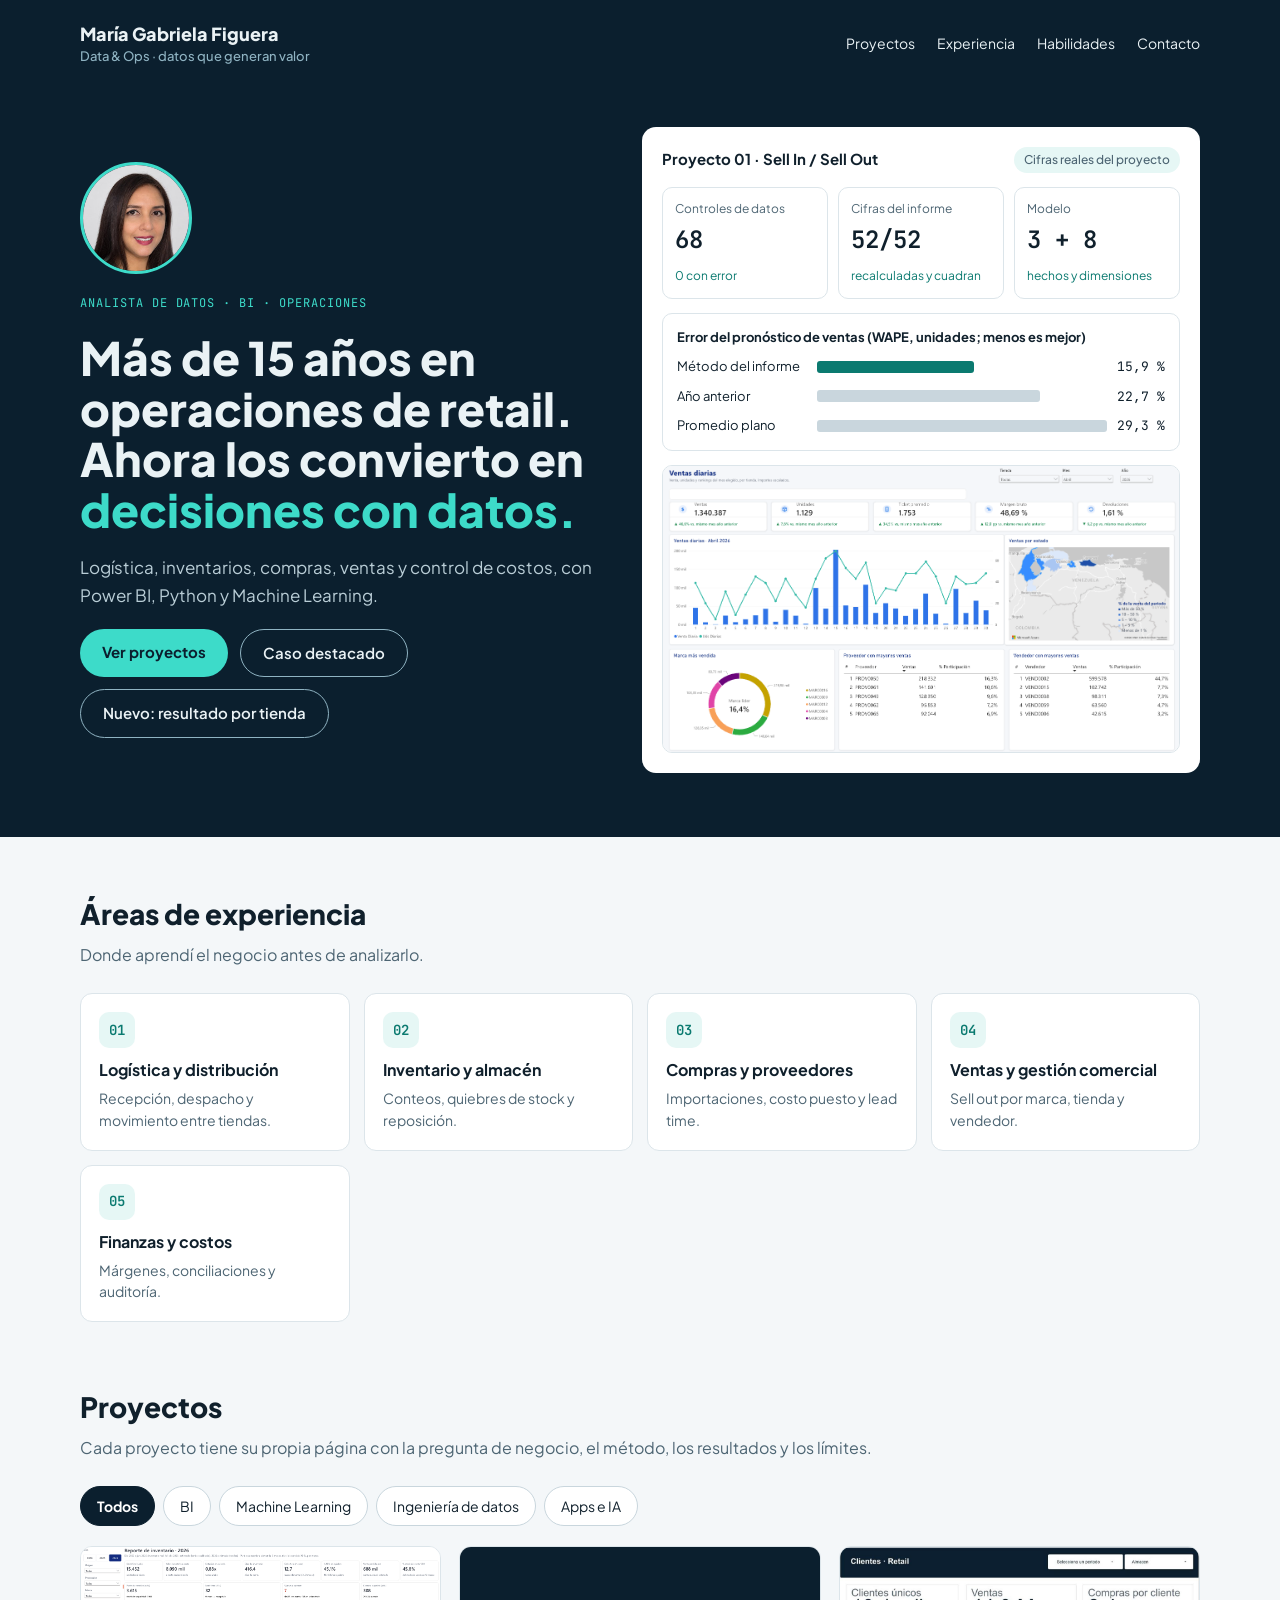
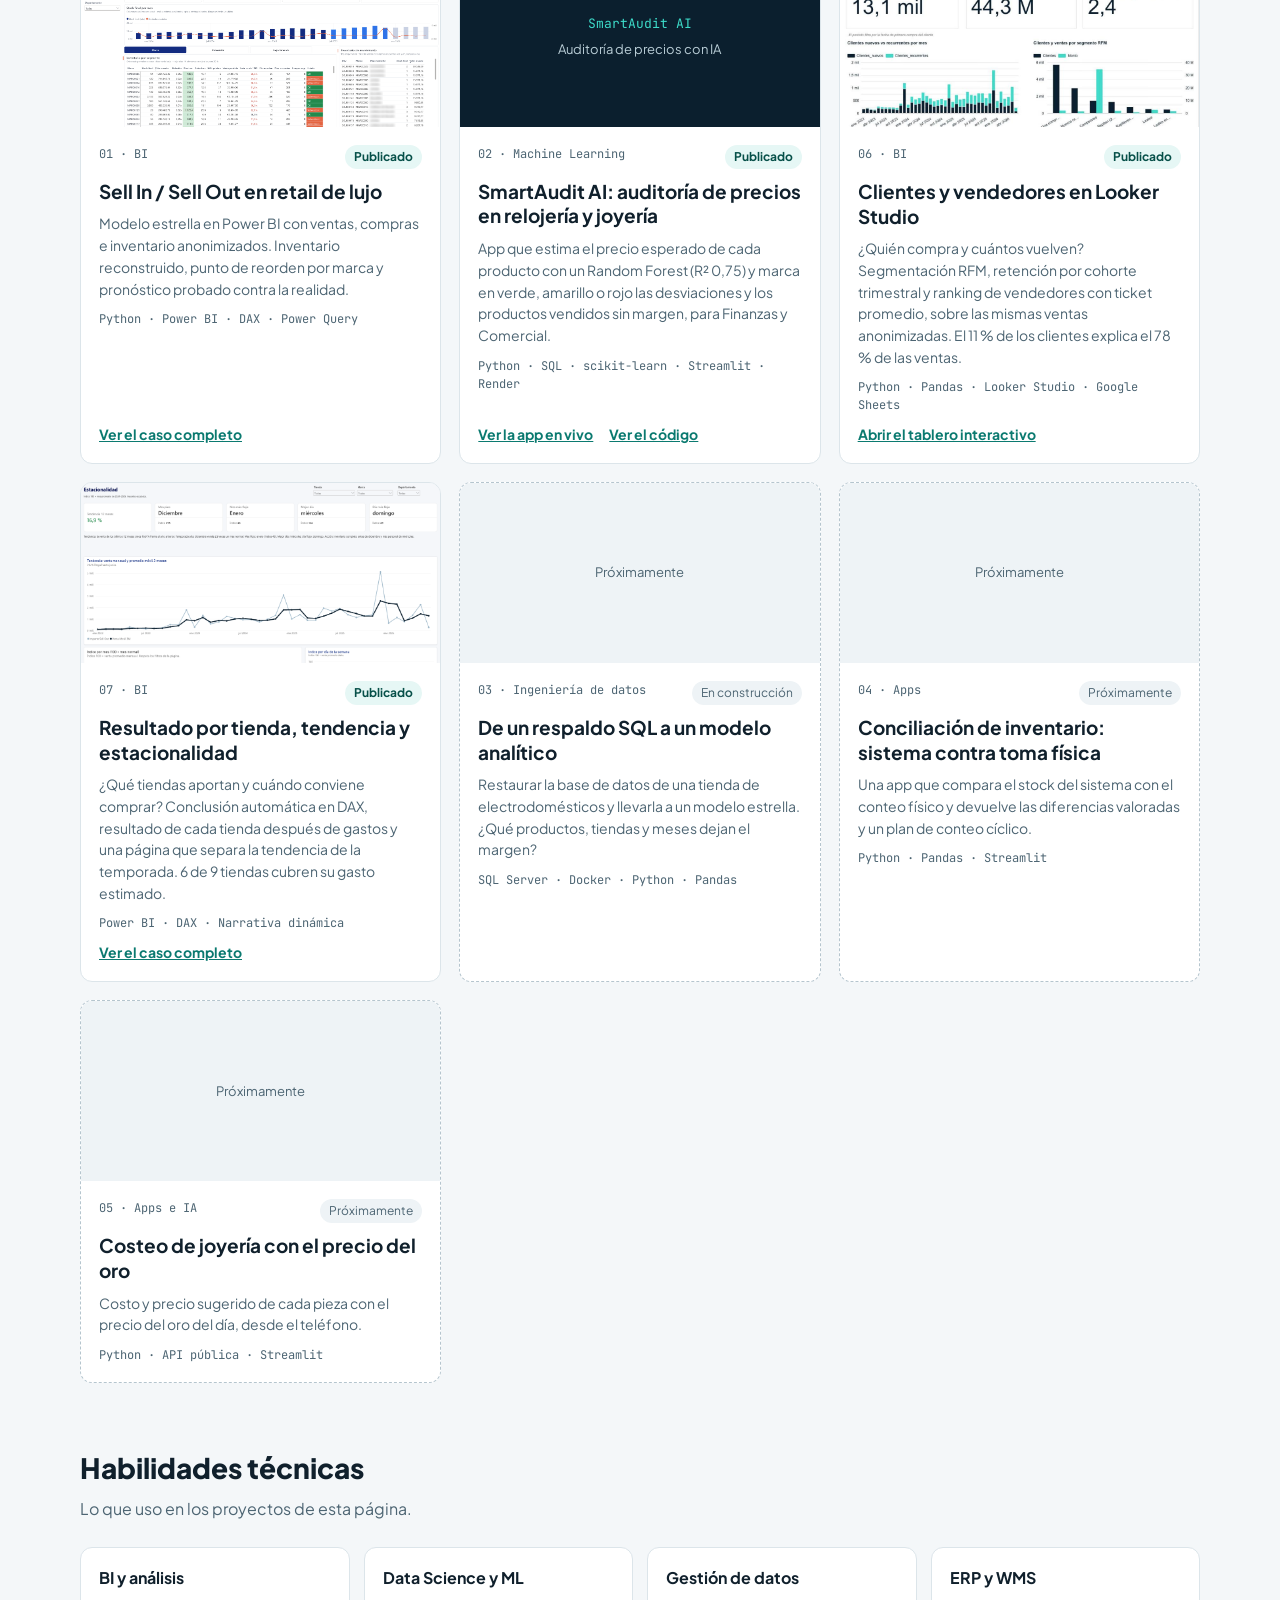
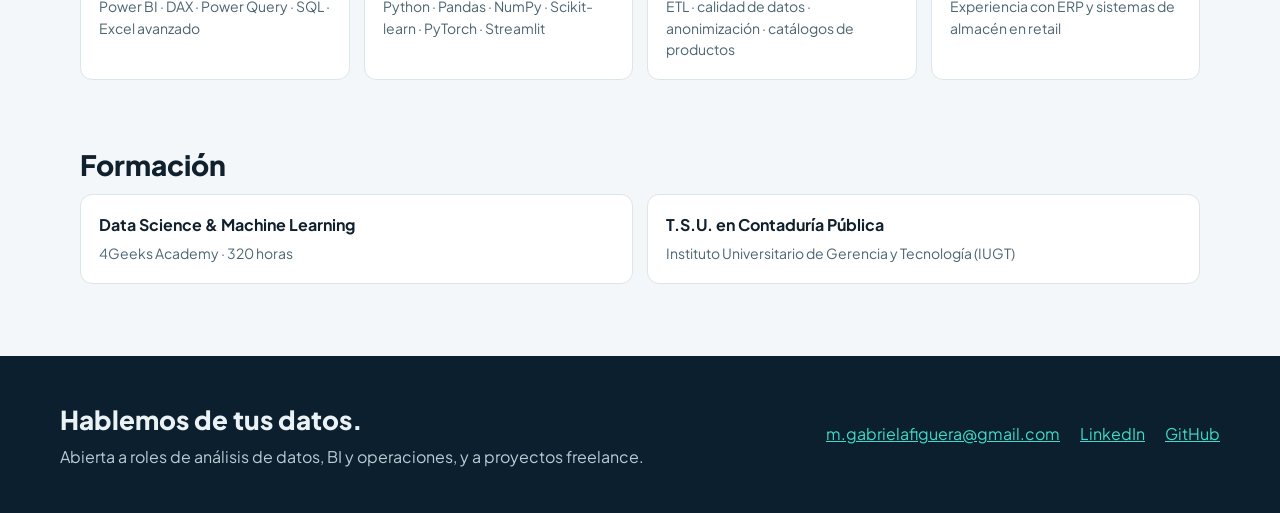
==== portafolio/index.html @ 8bab3918 "Portafolio: enlaces al proyecto 07 y estado del informe al día Botón en la portada, enlace desde el " ====
<!doctype html>
<html lang="es">
<head>
<meta charset="utf-8">
<meta name="viewport" content="width=device-width, initial-scale=1">
<title>María Gabriela Figuera · Portafolio de datos</title>
<meta name="description" content="Analista de datos y BI con experiencia en operaciones de retail: logística, inventarios, compras, ventas y costos.">
<link rel="preconnect" href="https://fonts.googleapis.com">
<link href="https://fonts.googleapis.com/css2?family=JetBrains+Mono:wght@500;600&family=Plus+Jakarta+Sans:wght@400;500;600;700;800&display=swap" rel="stylesheet">
<link rel="stylesheet" href="estilos.css">
</head>
<body>

<div class="oscuro">
  <div class="envoltura">
    <header class="cabecera">
      <a class="marca" href="index.html">María Gabriela Figuera<small>Data &amp; Ops · datos que generan valor</small></a>
      <nav class="menu">
        <a href="#proyectos">Proyectos</a>
        <a href="#experiencia">Experiencia</a>
        <a href="#habilidades">Habilidades</a>
        <a href="#contacto">Contacto</a>
      </nav>
    </header>

    <section class="hero">
      <div class="hero-texto">
        <img class="foto" src="img/foto.jpg" alt="María Gabriela Figuera" width="112" height="112">
        <div class="etiqueta mono">ANALISTA DE DATOS · BI · OPERACIONES</div>
        <h1>Más de 15 años en operaciones de retail. Ahora los convierto en <span class="acento">decisiones con datos.</span></h1>
        <p class="entrada">Logística, inventarios, compras, ventas y control de costos, con Power BI, Python y Machine Learning.</p>
        <div class="botones">
          <a class="boton lleno" href="#proyectos">Ver proyectos</a>
          <a class="boton borde" href="proyecto-01.html">Caso destacado</a>
          <a class="boton borde" href="proyecto-07.html">Nuevo: resultado por tienda</a>
        </div>
      </div>

      <div class="hero-panel">
        <div class="panel-titulo">Proyecto 01 · Sell In / Sell Out <span class="chip">Cifras reales del proyecto</span></div>
        <div class="kpis">
          <div class="kpi"><span>Controles de datos</span><strong class="mono">68</strong><em>0 con error</em></div>
          <div class="kpi"><span>Cifras del informe</span><strong class="mono">52/52</strong><em>recalculadas y cuadran</em></div>
          <div class="kpi"><span>Modelo</span><strong class="mono">3 + 8</strong><em>hechos y dimensiones</em></div>
        </div>
        <div class="barras">
          <strong>Error del pronóstico de ventas (WAPE, unidades; menos es mejor)</strong>
          <div class="barra mejor"><span>Método del informe</span><i style="width: 54%"></i><span class="mono">15,9 %</span></div>
          <div class="barra"><span>Año anterior</span><i style="width: 77%"></i><span class="mono">22,7 %</span></div>
          <div class="barra"><span>Promedio plano</span><i style="width: 100%"></i><span class="mono">29,3 %</span></div>
        </div>
        <img class="captura" src="img/11_ventas_diarias_abr2026.png" alt="Página Ventas diarias del informe de Power BI, abril 2026, con códigos anonimizados" loading="lazy">
      </div>
    </section>
  </div>
</div>

<main class="envoltura">
  <section id="experiencia">
    <h2>Áreas de experiencia</h2>
    <p class="sub">Donde aprendí el negocio antes de analizarlo.</p>
    <div class="rejilla">
      <div class="caja"><div class="numero mono">01</div><h3>Logística y distribución</h3><p>Recepción, despacho y movimiento entre tiendas.</p></div>
      <div class="caja"><div class="numero mono">02</div><h3>Inventario y almacén</h3><p>Conteos, quiebres de stock y reposición.</p></div>
      <div class="caja"><div class="numero mono">03</div><h3>Compras y proveedores</h3><p>Importaciones, costo puesto y lead time.</p></div>
      <div class="caja"><div class="numero mono">04</div><h3>Ventas y gestión comercial</h3><p>Sell out por marca, tienda y vendedor.</p></div>
      <div class="caja"><div class="numero mono">05</div><h3>Finanzas y costos</h3><p>Márgenes, conciliaciones y auditoría.</p></div>
    </div>
  </section>

  <section id="proyectos">
    <h2>Proyectos</h2>
    <p class="sub">Cada proyecto tiene su propia página con la pregunta de negocio, el método, los resultados y los límites.</p>
    <div class="filtros" role="group" aria-label="Filtrar proyectos">
      <button type="button" aria-pressed="true" data-filtro="todos">Todos</button>
      <button type="button" aria-pressed="false" data-filtro="bi">BI</button>
      <button type="button" aria-pressed="false" data-filtro="ml">Machine Learning</button>
      <button type="button" aria-pressed="false" data-filtro="datos">Ingeniería de datos</button>
      <button type="button" aria-pressed="false" data-filtro="apps">Apps e IA</button>
    </div>
    <div class="proyectos">
      <article class="proyecto" data-area="bi">
        <img class="imagen" src="img/07_inventario_2026.png" alt="Página Inventario del informe de Power BI" loading="lazy">
        <div class="cuerpo">
          <div class="meta"><span class="mono">01 · BI</span><span class="estado listo">Publicado</span></div>
          <h3>Sell In / Sell Out en retail de lujo</h3>
          <p>Modelo estrella en Power BI con ventas, compras e inventario anonimizados. Inventario reconstruido, punto de reorden por marca y pronóstico probado contra la realidad.</p>
          <div class="mono" style="font-size: 12px; color: var(--texto-2)">Python · Power BI · DAX · Power Query</div>
          <a class="ver" href="proyecto-01.html">Ver el caso completo</a>
        </div>
      </article>
      <article class="proyecto" data-area="ml">
        <div class="imagen" style="background: var(--navy); color: var(--claro-2); flex-direction: column; gap: 6px"><span class="mono" style="color: var(--turq)">SmartAudit AI</span><span>Auditoría de precios con IA</span></div>
        <div class="cuerpo">
          <div class="meta"><span class="mono">02 · Machine Learning</span><span class="estado listo">Publicado</span></div>
          <h3>SmartAudit AI: auditoría de precios en relojería y joyería</h3>
          <p>App que estima el precio esperado de cada producto con un Random Forest (R² 0,75) y marca en verde, amarillo o rojo las desviaciones y los productos vendidos sin margen, para Finanzas y Comercial.</p>
          <div class="mono" style="font-size: 12px; color: var(--texto-2)">Python · SQL · scikit-learn · Streamlit · Render</div>
          <div style="margin-top: auto; display: flex; flex-wrap: wrap; gap: 16px">
            <a class="ver" href="https://smartaudit-mgf.onrender.com">Ver la app en vivo</a>
            <a class="ver" href="https://github.com/mgabrielafiguera-pixel/ProyectoDataScience">Ver el código</a>
          </div>
        </div>
      </article>
      <article class="proyecto" data-area="bi">
        <img class="imagen" src="img/06_looker_clientes.png" alt="Página Clientes del tablero en Looker Studio" loading="lazy">
        <div class="cuerpo">
          <div class="meta"><span class="mono">06 · BI</span><span class="estado listo">Publicado</span></div>
          <h3>Clientes y vendedores en Looker Studio</h3>
          <p>¿Quién compra y cuántos vuelven? Segmentación RFM, retención por cohorte trimestral y ranking de vendedores con ticket promedio, sobre las mismas ventas anonimizadas. El 11 % de los clientes explica el 78 % de las ventas.</p>
          <div class="mono" style="font-size: 12px; color: var(--texto-2)">Python · Pandas · Looker Studio · Google Sheets</div>
          <a class="ver" href="https://datastudio.google.com/reporting/1ccee0bd-0344-41bc-b20c-9846f7c3dece">Abrir el tablero interactivo</a>
        </div>
      </article>
      <article class="proyecto" data-area="bi">
        <img class="imagen" src="img/16_tendencia_estacionalidad.png" alt="Página Tendencia y estacionalidad del informe de Power BI" loading="lazy">
        <div class="cuerpo">
          <div class="meta"><span class="mono">07 · BI</span><span class="estado listo">Publicado</span></div>
          <h3>Resultado por tienda, tendencia y estacionalidad</h3>
          <p>¿Qué tiendas aportan y cuándo conviene comprar? Conclusión automática en DAX, resultado de cada tienda después de gastos y una página que separa la tendencia de la temporada. 6 de 9 tiendas cubren su gasto estimado.</p>
          <div class="mono" style="font-size: 12px; color: var(--texto-2)">Power BI · DAX · Narrativa dinámica</div>
          <a class="ver" href="proyecto-07.html">Ver el caso completo</a>
        </div>
      </article>
      <article class="proyecto pronto" data-area="datos">
        <div class="imagen">Próximamente</div>
        <div class="cuerpo">
          <div class="meta"><span class="mono">03 · Ingeniería de datos</span><span class="estado">En construcción</span></div>
          <h3>De un respaldo SQL a un modelo analítico</h3>
          <p>Restaurar la base de datos de una tienda de electrodomésticos y llevarla a un modelo estrella. ¿Qué productos, tiendas y meses dejan el margen?</p>
          <div class="mono" style="font-size: 12px; color: var(--texto-2)">SQL Server · Docker · Python · Pandas</div>
        </div>
      </article>
      <article class="proyecto pronto" data-area="apps">
        <div class="imagen">Próximamente</div>
        <div class="cuerpo">
          <div class="meta"><span class="mono">04 · Apps</span><span class="estado">Próximamente</span></div>
          <h3>Conciliación de inventario: sistema contra toma física</h3>
          <p>Una app que compara el stock del sistema con el conteo físico y devuelve las diferencias valoradas y un plan de conteo cíclico.</p>
          <div class="mono" style="font-size: 12px; color: var(--texto-2)">Python · Pandas · Streamlit</div>
        </div>
      </article>
      <article class="proyecto pronto" data-area="apps">
        <div class="imagen">Próximamente</div>
        <div class="cuerpo">
          <div class="meta"><span class="mono">05 · Apps e IA</span><span class="estado">Próximamente</span></div>
          <h3>Costeo de joyería con el precio del oro</h3>
          <p>Costo y precio sugerido de cada pieza con el precio del oro del día, desde el teléfono.</p>
          <div class="mono" style="font-size: 12px; color: var(--texto-2)">Python · API pública · Streamlit</div>
        </div>
      </article>
    </div>
  </section>

  <section id="habilidades">
    <h2>Habilidades técnicas</h2>
    <p class="sub">Lo que uso en los proyectos de esta página.</p>
    <div class="rejilla">
      <div class="caja"><h3>BI y análisis</h3><p>Power BI · DAX · Power Query · SQL · Excel avanzado</p></div>
      <div class="caja"><h3>Data Science y ML</h3><p>Python · Pandas · NumPy · Scikit-learn · PyTorch · Streamlit</p></div>
      <div class="caja"><h3>Gestión de datos</h3><p>ETL · calidad de datos · anonimización · catálogos de productos</p></div>
      <div class="caja"><h3>ERP y WMS</h3><p>Experiencia con ERP y sistemas de almacén en retail</p></div>
    </div>
  </section>

  <section>
    <h2>Formación</h2>
    <div class="rejilla">
      <div class="caja"><h3>Data Science &amp; Machine Learning</h3><p>4Geeks Academy · 320 horas</p></div>
      <div class="caja"><h3>T.S.U. en Contaduría Pública</h3><p>Instituto Universitario de Gerencia y Tecnología (IUGT)</p></div>
    </div>
  </section>
</main>

<footer id="contacto" class="oscuro">
  <div class="envoltura pie">
    <div>
      <div style="font-size: 26px; font-weight: 800">Hablemos de tus datos.</div>
      <div style="color: var(--claro-2); margin-top: 6px">Abierta a roles de análisis de datos, BI y operaciones, y a proyectos freelance.</div>
    </div>
    <div class="enlaces">
      <a href="mailto:m.gabrielafiguera@gmail.com">m.gabrielafiguera@gmail.com</a>
      <a href="https://www.linkedin.com/in/mar%C3%ADa-gabriela-figuera-m-843830a5">LinkedIn</a>
      <a href="https://github.com/mgabrielafiguera-pixel">GitHub</a>
    </div>
  </div>
</footer>

<script>
  const botones = document.querySelectorAll('.filtros button');
  botones.forEach((b) => b.addEventListener('click', () => {
    botones.forEach((o) => o.setAttribute('aria-pressed', String(o === b)));
    document.querySelectorAll('.proyecto').forEach((p) => {
      p.hidden = b.dataset.filtro !== 'todos' && p.dataset.area !== b.dataset.filtro;
    });
  }));
</script>
</body>
</html>
---- portafolio/estilos.css ----
:root {
  --navy: #0B1F2E;
  --turq: #3DDBC9;
  --turq-osc: #0B7A70;
  --fondo: #F4F7F9;
  --tarjeta: #FFFFFF;
  --borde: #DCE5EA;
  --texto: #10202C;
  --texto-2: #4D6573;
  --claro: #EAF2F5;
  --claro-2: #B9CDD6;
}
* { box-sizing: border-box; }
html { scroll-behavior: smooth; }
body {
  margin: 0;
  font-family: 'Plus Jakarta Sans', system-ui, sans-serif;
  color: var(--texto);
  background: var(--fondo);
  line-height: 1.5;
}
a { color: var(--turq-osc); }
a:hover { color: #075049; }
img, video { max-width: 100%; display: block; }
.mono { font-family: 'JetBrains Mono', ui-monospace, monospace; }
.envoltura { max-width: 1160px; margin: 0 auto; padding: 0 20px; }

/* Cabecera */
.oscuro { background: var(--navy); color: var(--claro); }
.oscuro a { color: var(--claro); }
.cabecera { display: flex; flex-wrap: wrap; justify-content: space-between; align-items: center; gap: 16px; padding: 20px 0; }
.marca { font-weight: 800; font-size: 18px; text-decoration: none; }
.marca small { display: block; font-weight: 500; font-size: 13px; color: #8FB3C2; }
.menu { display: flex; flex-wrap: wrap; gap: 22px; font-size: 14px; }
.menu a { text-decoration: none; }
.menu a:hover { color: var(--turq); }

/* Hero */
.hero { display: flex; flex-wrap: wrap; gap: 44px; align-items: center; padding: 40px 0 64px; }
.hero-texto { flex: 1 1 420px; min-width: 0; display: flex; flex-direction: column; gap: 20px; }
.foto { width: 112px; height: 112px; border-radius: 50%; border: 3px solid var(--turq); object-fit: cover; }
.etiqueta { font-size: 12px; letter-spacing: 0.08em; color: var(--turq); }
h1 { margin: 0; font-size: clamp(32px, 5vw, 46px); line-height: 1.1; font-weight: 800; }
h1 .acento { color: var(--turq); }
.entrada { margin: 0; font-size: 17px; line-height: 1.6; color: var(--claro-2); max-width: 720px; }
.botones { display: flex; flex-wrap: wrap; gap: 12px; }
.boton { text-decoration: none; font-weight: 700; padding: 12px 22px; border-radius: 999px; font-size: 15px; }
.boton.lleno { background: var(--turq); color: var(--navy) !important; }
.boton.borde { border: 1.5px solid #8FB3C2; font-weight: 600; }
.hero-panel { flex: 1 1 460px; min-width: 0; background: var(--tarjeta); color: var(--texto); border-radius: 14px; padding: 20px; display: flex; flex-direction: column; gap: 14px; }
.panel-titulo { display: flex; justify-content: space-between; align-items: center; gap: 8px; flex-wrap: wrap; font-weight: 700; font-size: 15px; }
.chip { font-size: 12px; font-weight: 500; color: var(--texto-2); background: #E6F7F5; padding: 4px 10px; border-radius: 999px; }
.kpis { display: grid; grid-template-columns: repeat(3, minmax(0, 1fr)); gap: 10px; }
.kpi { border: 1px solid var(--borde); border-radius: 10px; padding: 12px; }
.kpi span { display: block; font-size: 12px; color: var(--texto-2); }
.kpi strong { display: block; font-size: 24px; font-weight: 600; margin: 4px 0; }
.kpi em { font-style: normal; font-size: 12px; color: var(--turq-osc); }
.barras { border: 1px solid var(--borde); border-radius: 10px; padding: 14px; display: flex; flex-direction: column; gap: 10px; font-size: 13px; }
.barra { display: grid; grid-template-columns: 130px 1fr auto; align-items: center; gap: 10px; }
.barra i { height: 12px; border-radius: 3px; background: #C9D6DD; }
.barra.mejor i { background: var(--turq-osc); }
.captura { border-radius: 10px; border: 1px solid var(--borde); }

/* Secciones */
main section { padding: 56px 0 8px; }
h2 { margin: 0 0 8px; font-size: 28px; font-weight: 800; }
.sub { margin: 0 0 26px; color: var(--texto-2); font-size: 16px; }
.rejilla { display: grid; gap: 14px; grid-template-columns: repeat(auto-fit, minmax(220px, 1fr)); }
.caja { background: var(--tarjeta); border: 1px solid var(--borde); border-radius: 12px; padding: 18px; }
.caja h3 { margin: 0 0 6px; font-size: 16px; }
.caja p { margin: 0; font-size: 14px; color: var(--texto-2); line-height: 1.55; }
.numero { width: 36px; height: 36px; border-radius: 10px; background: #E6F7F5; color: var(--turq-osc); display: flex; align-items: center; justify-content: center; font-weight: 600; font-size: 14px; margin-bottom: 10px; }

/* Proyectos */
.filtros { display: flex; flex-wrap: wrap; gap: 8px; margin-bottom: 20px; }
.filtros button { min-height: 40px; padding: 0 16px; border-radius: 999px; font: inherit; font-size: 14px; cursor: pointer; background: #fff; color: var(--texto); border: 1px solid #C9D6DD; }
.filtros button[aria-pressed="true"] { background: var(--navy); color: #fff; border-color: var(--navy); font-weight: 700; }
.proyectos { display: grid; gap: 18px; grid-template-columns: repeat(auto-fill, minmax(300px, 1fr)); }
.proyecto { background: var(--tarjeta); border: 1px solid var(--borde); border-radius: 12px; overflow: hidden; display: flex; flex-direction: column; }
.proyecto.pronto { border-style: dashed; border-color: #B5C5CE; }
.proyecto .imagen { aspect-ratio: 16 / 8; object-fit: cover; object-position: top left; width: 100%; background: #EEF3F6; display: flex; align-items: center; justify-content: center; color: var(--texto-2); font-size: 13px; }
.proyecto .cuerpo { padding: 18px; display: flex; flex-direction: column; gap: 10px; flex: 1; }
.proyecto .meta { display: flex; justify-content: space-between; gap: 8px; font-size: 12px; color: var(--texto-2); }
.estado { padding: 3px 9px; border-radius: 999px; background: #EEF3F6; }
.estado.listo { background: #E6F7F5; color: #075049; font-weight: 700; }
.proyecto h3 { margin: 0; font-size: 19px; line-height: 1.3; }
.proyecto p { margin: 0; font-size: 14px; color: var(--texto-2); line-height: 1.55; }
.proyecto .ver { margin-top: auto; font-weight: 700; font-size: 14px; }

/* Página de proyecto */
.galeria { display: grid; gap: 16px; grid-template-columns: repeat(auto-fit, minmax(320px, 1fr)); }
.galeria figure { margin: 0; background: var(--tarjeta); border: 1px solid var(--borde); border-radius: 12px; overflow: hidden; }
.galeria img { width: 100%; cursor: zoom-in; }
.galeria figcaption { padding: 12px 14px; font-size: 14px; color: var(--texto-2); }
.galeria figcaption strong { color: var(--texto); }
.video { background: var(--navy); border-radius: 12px; overflow: hidden; }
.hallazgo { display: flex; gap: 16px; align-items: start; }
.hallazgo .cifra { font-size: 24px; font-weight: 600; color: var(--turq-osc); min-width: 88px; white-space: nowrap; }
.tabla { width: 100%; border-collapse: collapse; font-size: 14px; }
.tabla th, .tabla td { padding: 8px; border-bottom: 1px solid var(--borde); text-align: right; }
.tabla th:first-child, .tabla td:first-child { text-align: left; }
.tabla th { font-size: 12px; color: var(--texto-2); }
.tabla .mejor td { color: var(--turq-osc); font-weight: 700; }
ul.limites { margin: 0; padding-left: 20px; font-size: 15px; line-height: 1.8; color: #2E4552; }
.chips { display: flex; flex-wrap: wrap; gap: 8px; font-size: 12px; }
.chips span { border: 1px solid #36576A; padding: 5px 10px; border-radius: 999px; }

/* Visor de capturas */
dialog { border: 0; padding: 0; background: transparent; max-width: 96vw; }
dialog::backdrop { background: rgba(11, 31, 46, 0.85); }
dialog img { max-height: 90vh; border-radius: 8px; }

/* Pie */
footer { margin-top: 64px; }
.pie { display: flex; flex-wrap: wrap; justify-content: space-between; align-items: center; gap: 20px; padding: 44px 0; }
.pie a { color: var(--turq); }
.pie .enlaces { display: flex; flex-wrap: wrap; gap: 20px; }

@media (max-width: 560px) {
  .kpis { grid-template-columns: 1fr; }
  .barra { grid-template-columns: 100px 1fr auto; }
  .hallazgo { flex-direction: column; gap: 6px; }
}
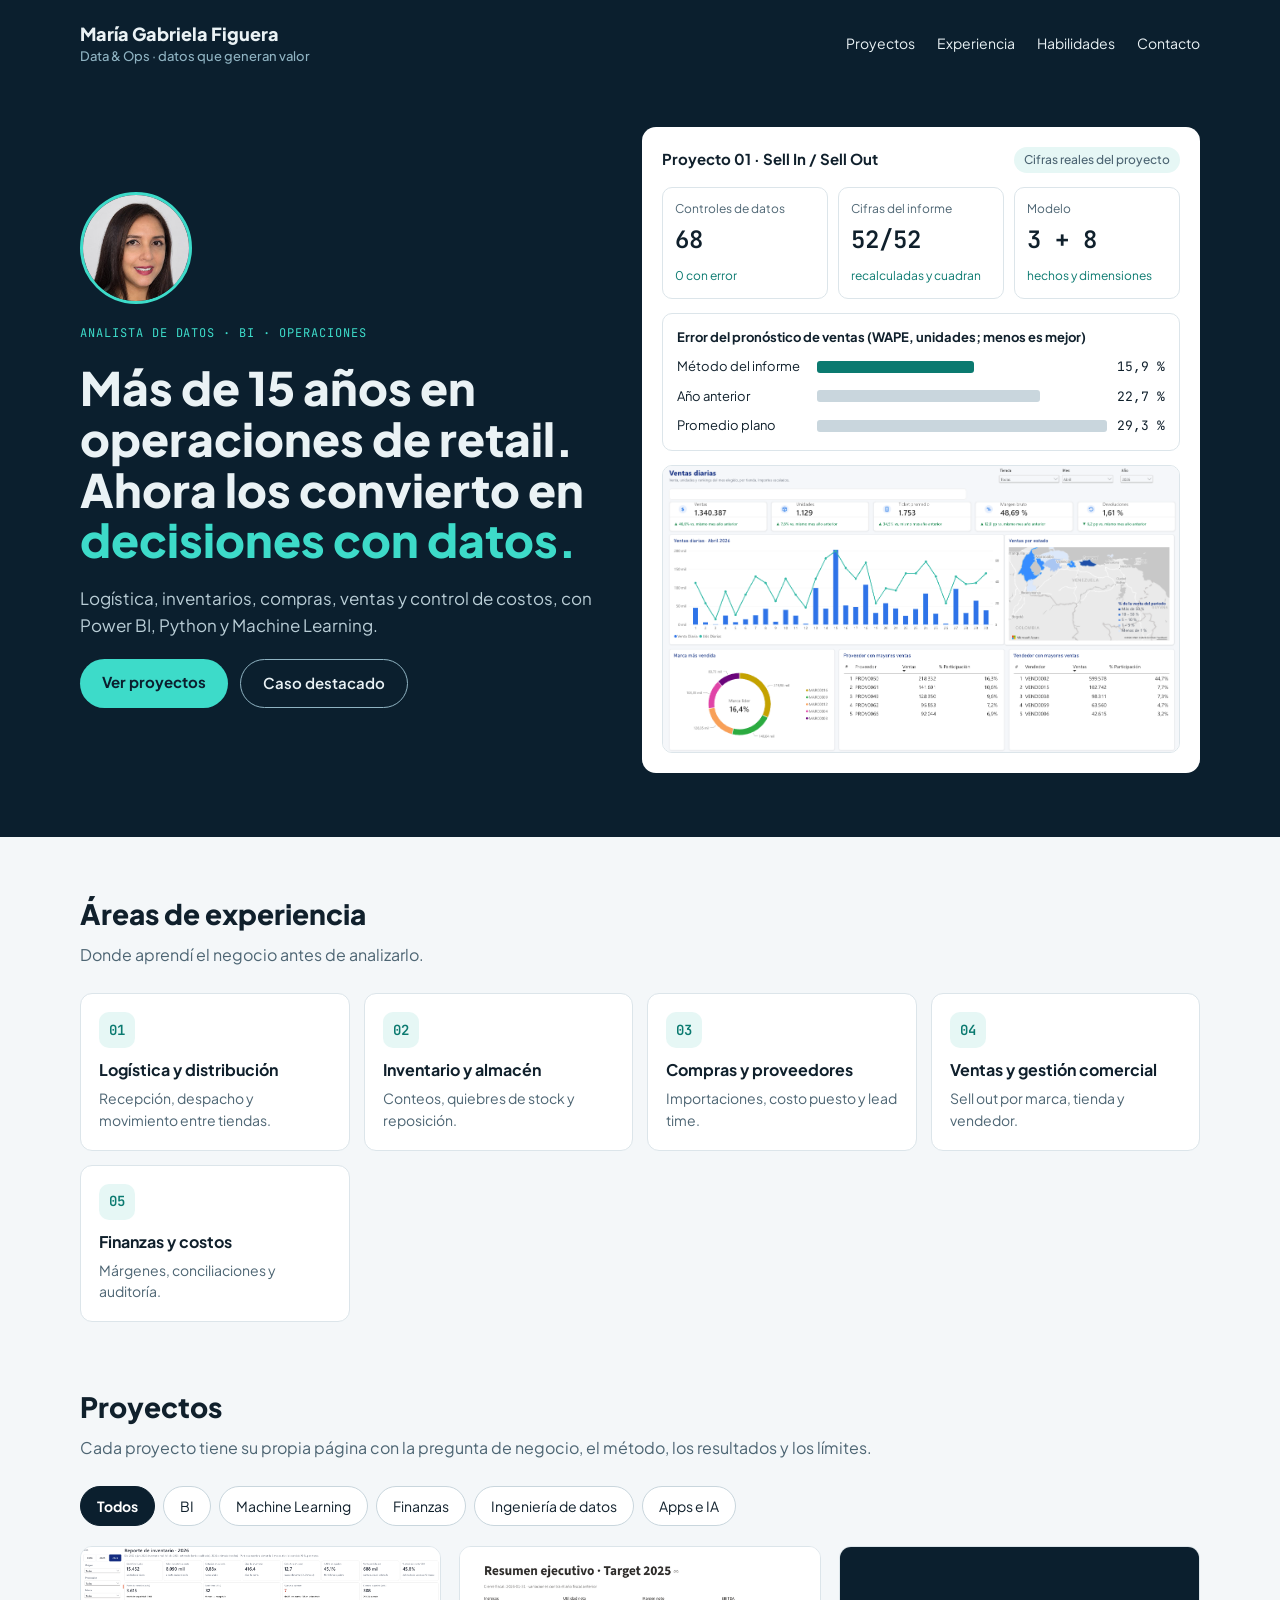
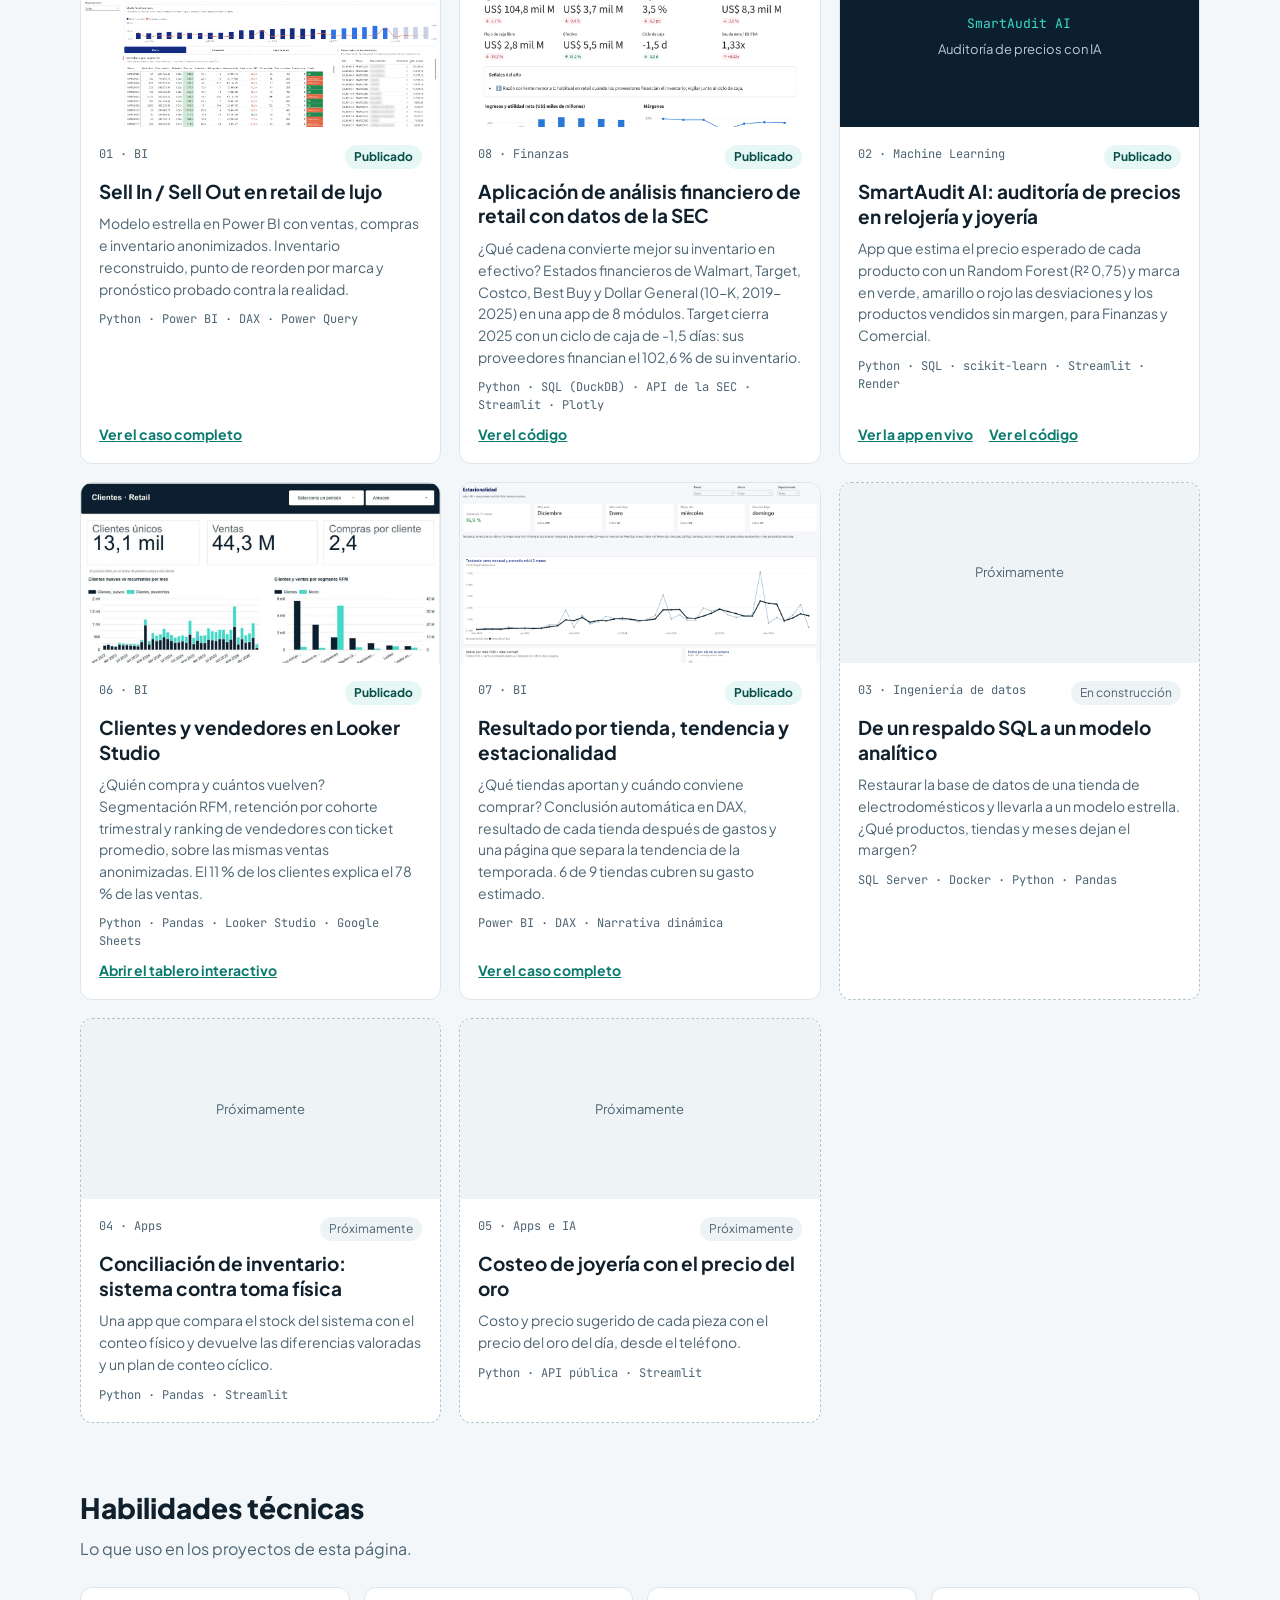
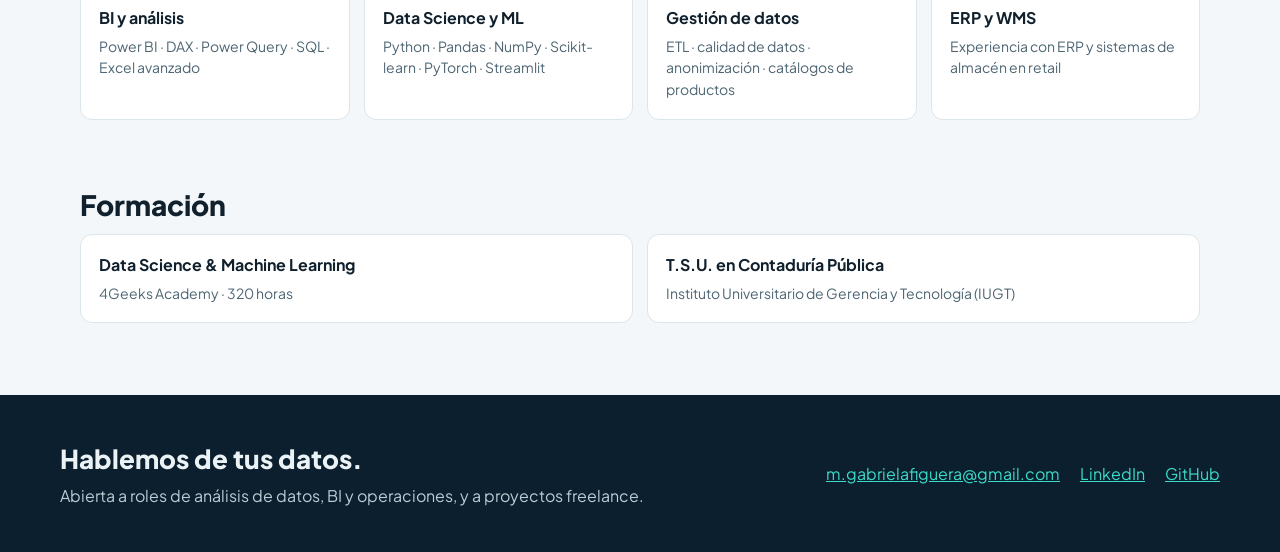
==== commit 7b700c63: "Agregar la aplicación de análisis financiero (SEC) al portafolio Co-Authored-By: Claude Opus 5.5 <no" ====
--- a/portafolio/index.html
+++ b/portafolio/index.html
@@ -32,7 +32,6 @@
         <div class="botones">
           <a class="boton lleno" href="#proyectos">Ver proyectos</a>
           <a class="boton borde" href="proyecto-01.html">Caso destacado</a>
-          <a class="boton borde" href="proyecto-07.html">Nuevo: resultado por tienda</a>
         </div>
       </div>
 
@@ -75,6 +74,7 @@
       <button type="button" aria-pressed="true" data-filtro="todos">Todos</button>
       <button type="button" aria-pressed="false" data-filtro="bi">BI</button>
       <button type="button" aria-pressed="false" data-filtro="ml">Machine Learning</button>
+      <button type="button" aria-pressed="false" data-filtro="finanzas">Finanzas</button>
       <button type="button" aria-pressed="false" data-filtro="datos">Ingeniería de datos</button>
       <button type="button" aria-pressed="false" data-filtro="apps">Apps e IA</button>
     </div>
@@ -87,6 +87,16 @@
           <p>Modelo estrella en Power BI con ventas, compras e inventario anonimizados. Inventario reconstruido, punto de reorden por marca y pronóstico probado contra la realidad.</p>
           <div class="mono" style="font-size: 12px; color: var(--texto-2)">Python · Power BI · DAX · Power Query</div>
           <a class="ver" href="proyecto-01.html">Ver el caso completo</a>
+        </div>
+      </article>
+      <article class="proyecto" data-area="finanzas">
+        <img class="imagen" src="img/18_app_financiera_sec.png" alt="Resumen ejecutivo de Target 2025 en la aplicación de análisis financiero" loading="lazy">
+        <div class="cuerpo">
+          <div class="meta"><span class="mono">08 · Finanzas</span><span class="estado listo">Publicado</span></div>
+          <h3>Aplicación de análisis financiero de retail con datos de la SEC</h3>
+          <p>¿Qué cadena convierte mejor su inventario en efectivo? Estados financieros de Walmart, Target, Costco, Best Buy y Dollar General (10-K, 2019-2025) en una app de 8 módulos. Target cierra 2025 con un ciclo de caja de -1,5 días: sus proveedores financian el 102,6 % de su inventario.</p>
+          <div class="mono" style="font-size: 12px; color: var(--texto-2)">Python · SQL (DuckDB) · API de la SEC · Streamlit · Plotly</div>
+          <a class="ver" href="https://github.com/mgabrielafiguera-pixel/salud-financiera-retail">Ver el código</a>
         </div>
       </article>
       <article class="proyecto" data-area="ml">
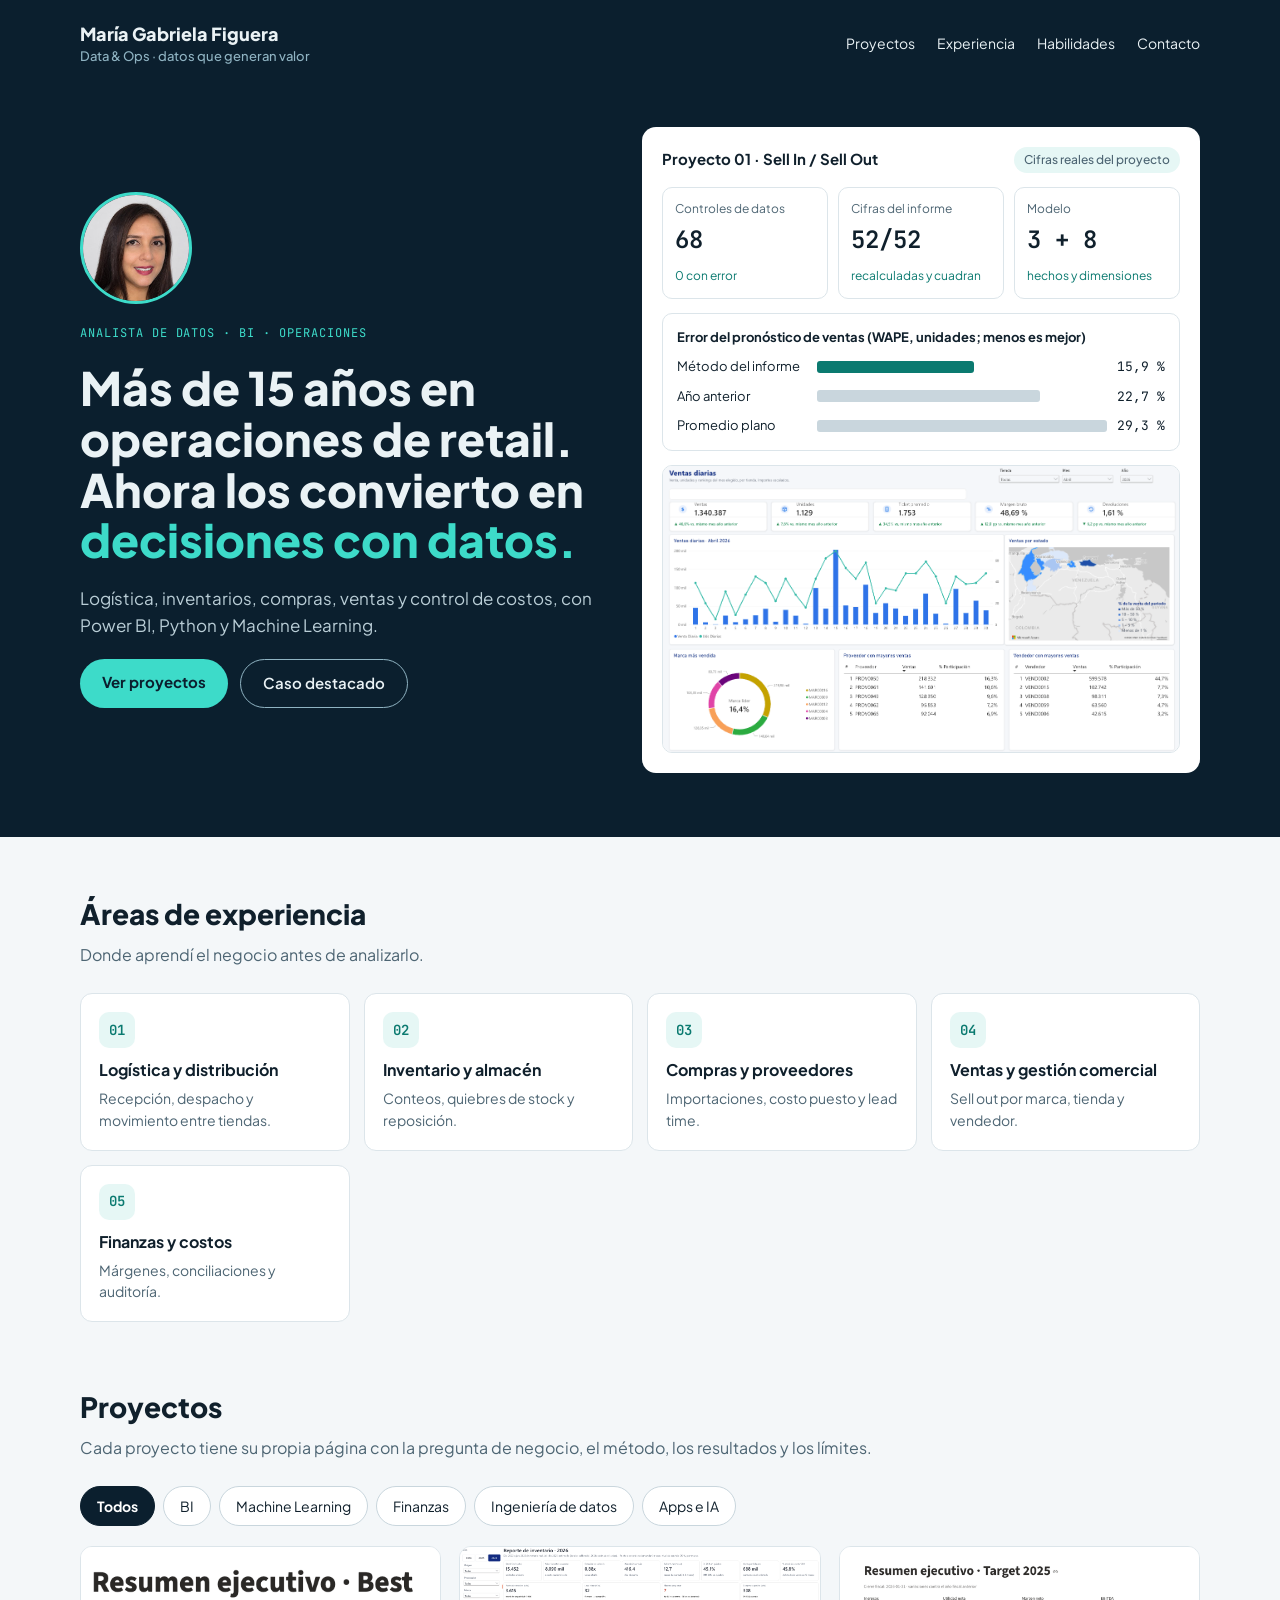
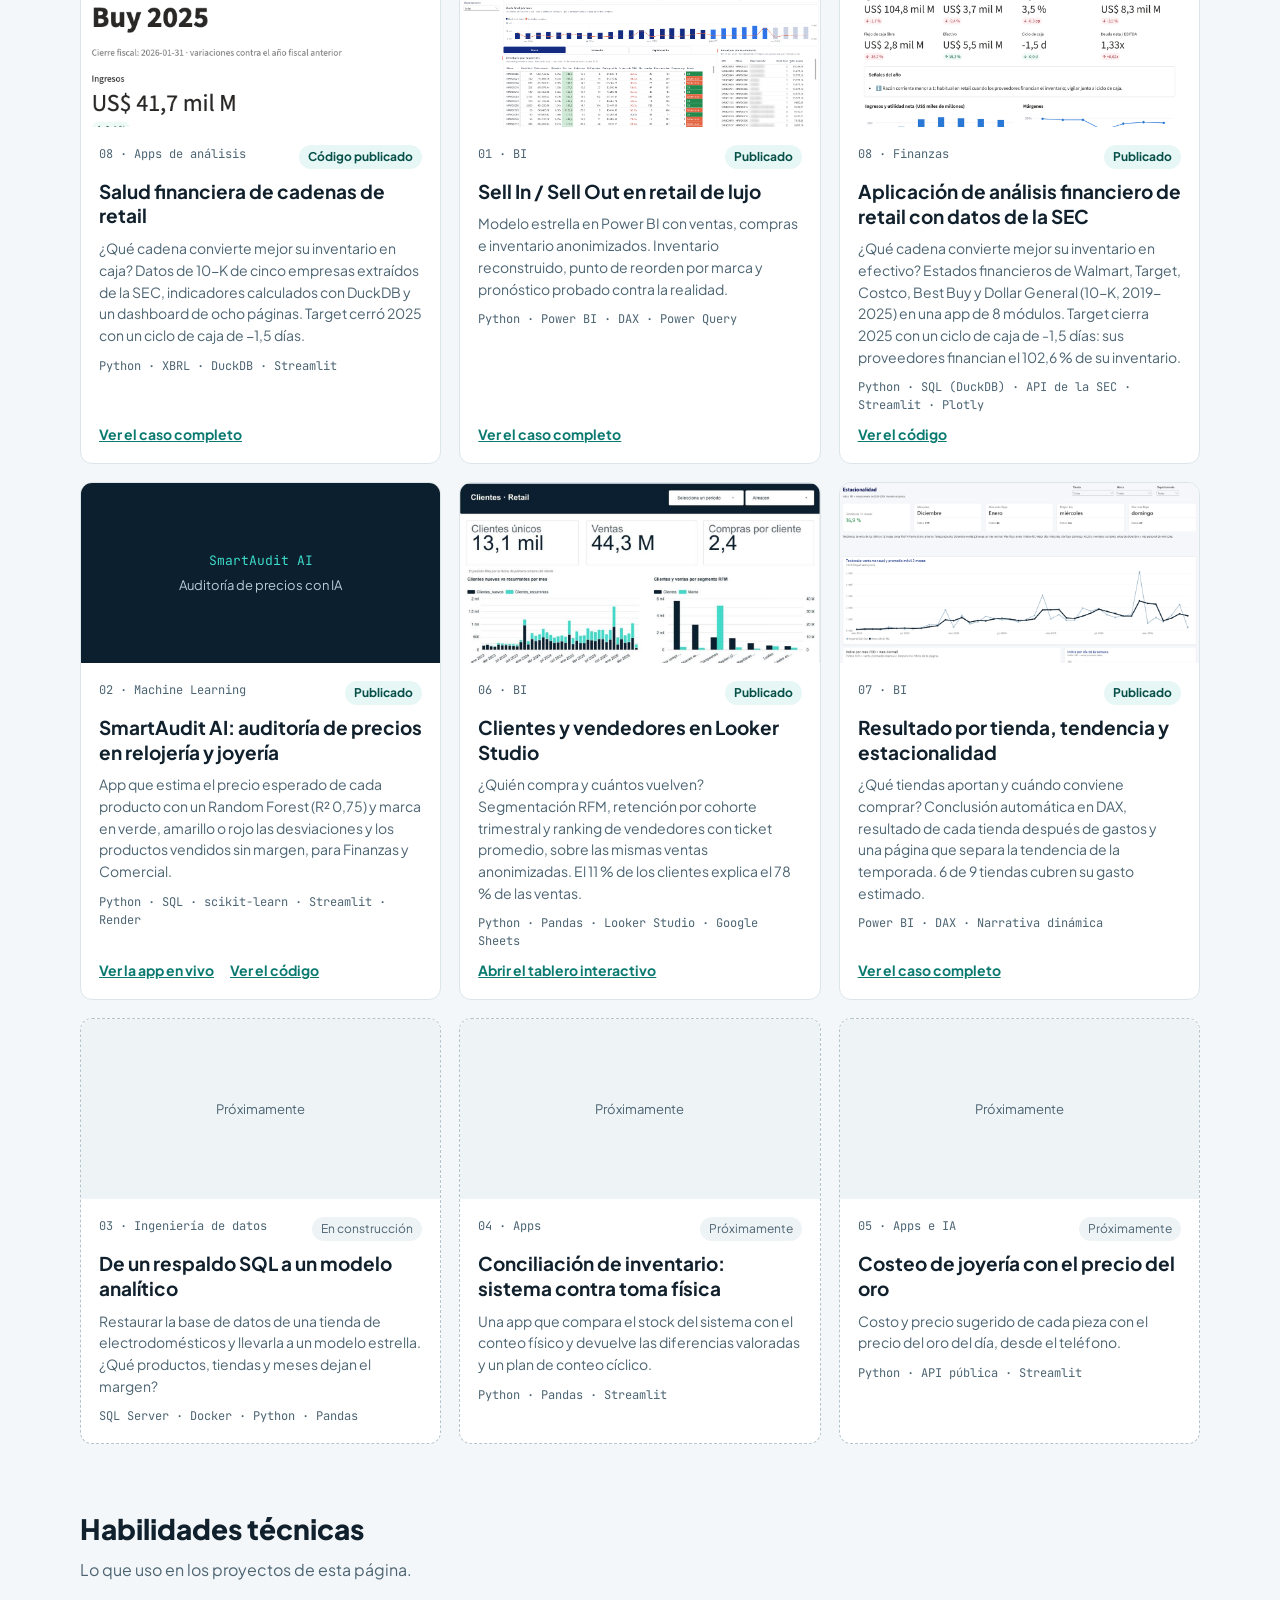
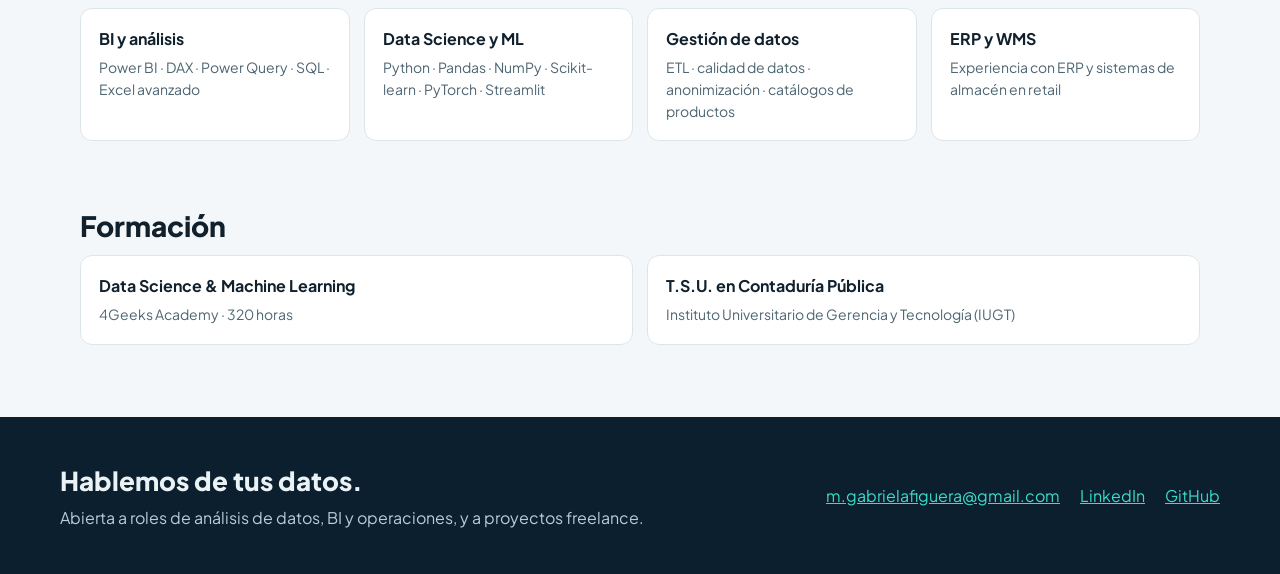
==== commit 9ff64cd4: "Agrega análisis financiero retail al portafolio Co-authored-by: Copilot <223556219+Copilot@users.nor" ====
--- a/portafolio/index.html
+++ b/portafolio/index.html
@@ -79,6 +79,16 @@
       <button type="button" aria-pressed="false" data-filtro="apps">Apps e IA</button>
     </div>
     <div class="proyectos">
+      <article class="proyecto" data-area="apps">
+        <img class="imagen" src="img/21_salud_financiera_portada.png" alt="Resumen ejecutivo del dashboard de salud financiera de cadenas de retail" loading="lazy">
+        <div class="cuerpo">
+          <div class="meta"><span class="mono">08 · Apps de análisis</span><span class="estado listo">Código publicado</span></div>
+          <h3>Salud financiera de cadenas de retail</h3>
+          <p>¿Qué cadena convierte mejor su inventario en caja? Datos de 10-K de cinco empresas extraídos de la SEC, indicadores calculados con DuckDB y un dashboard de ocho páginas. Target cerró 2025 con un ciclo de caja de −1,5 días.</p>
+          <div class="mono" style="font-size: 12px; color: var(--texto-2)">Python · XBRL · DuckDB · Streamlit</div>
+          <a class="ver" href="proyecto-08.html">Ver el caso completo</a>
+        </div>
+      </article>
       <article class="proyecto" data-area="bi">
         <img class="imagen" src="img/07_inventario_2026.png" alt="Página Inventario del informe de Power BI" loading="lazy">
         <div class="cuerpo">
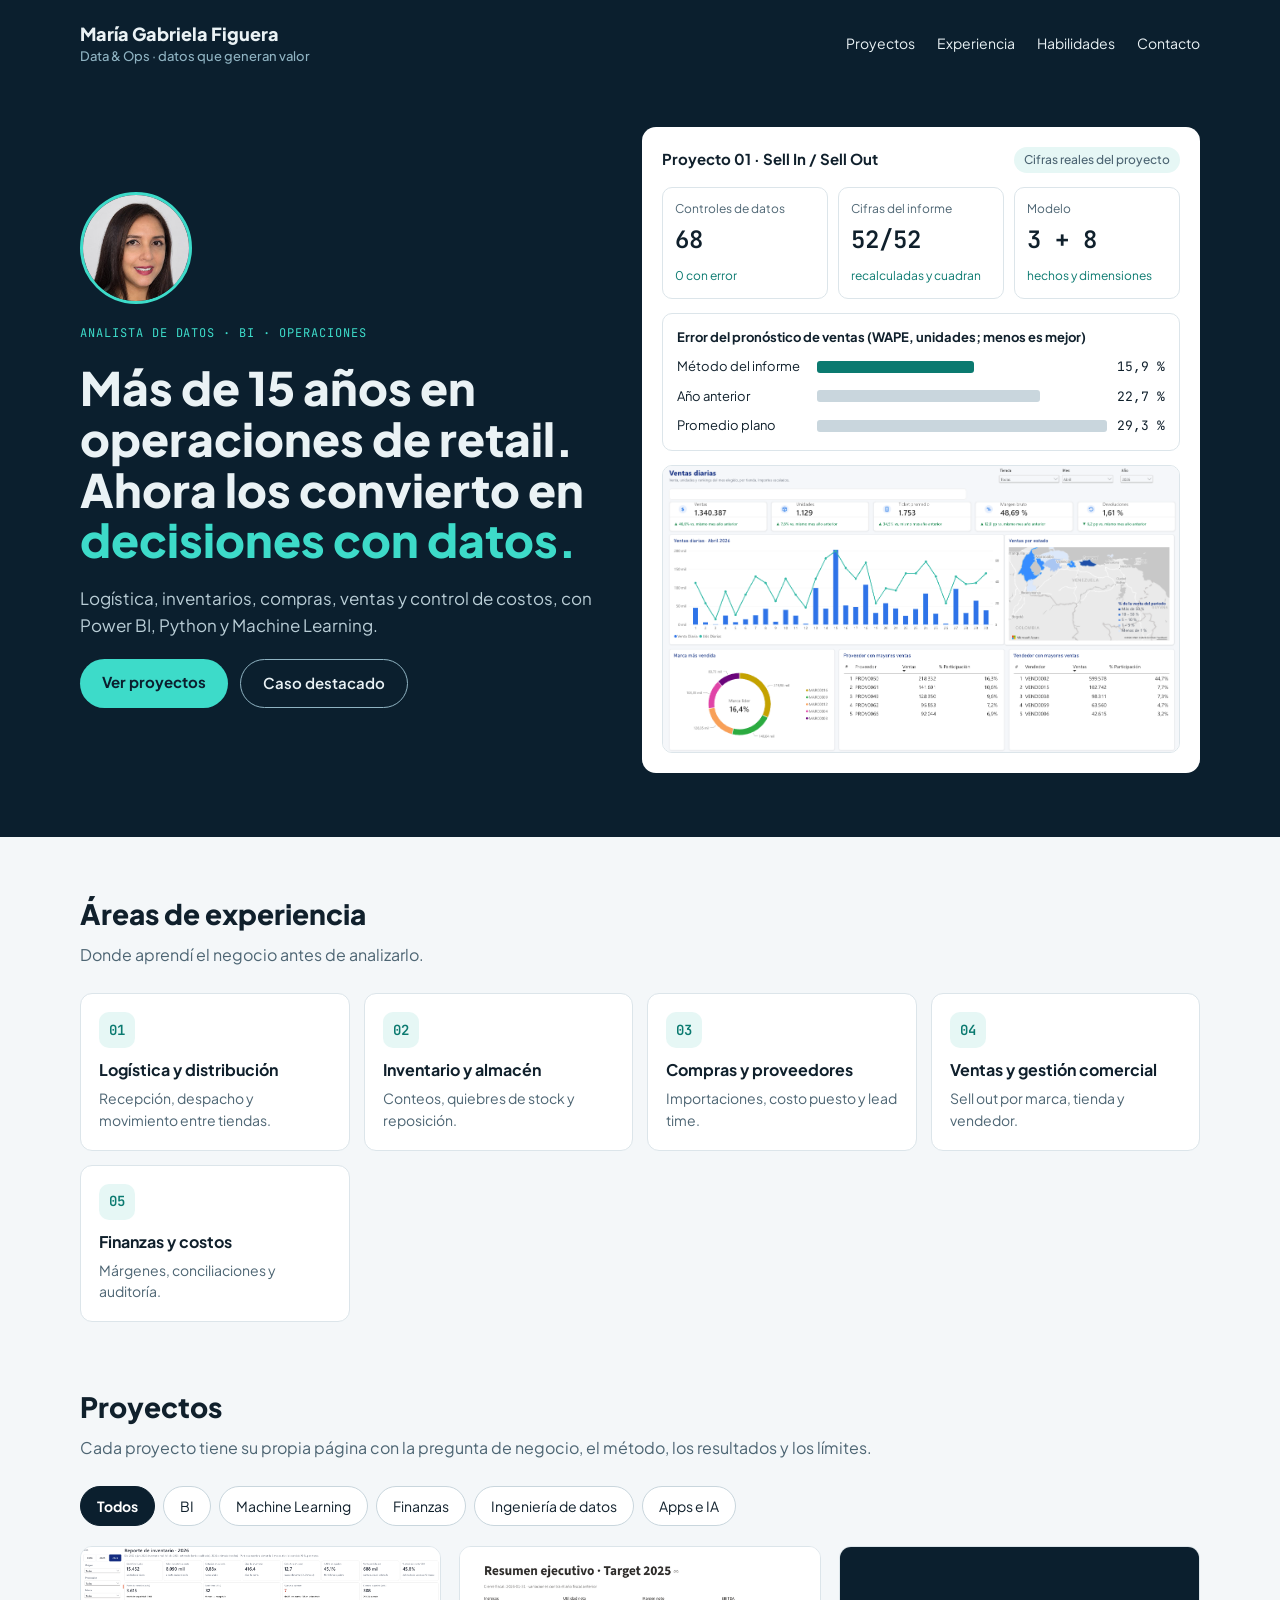
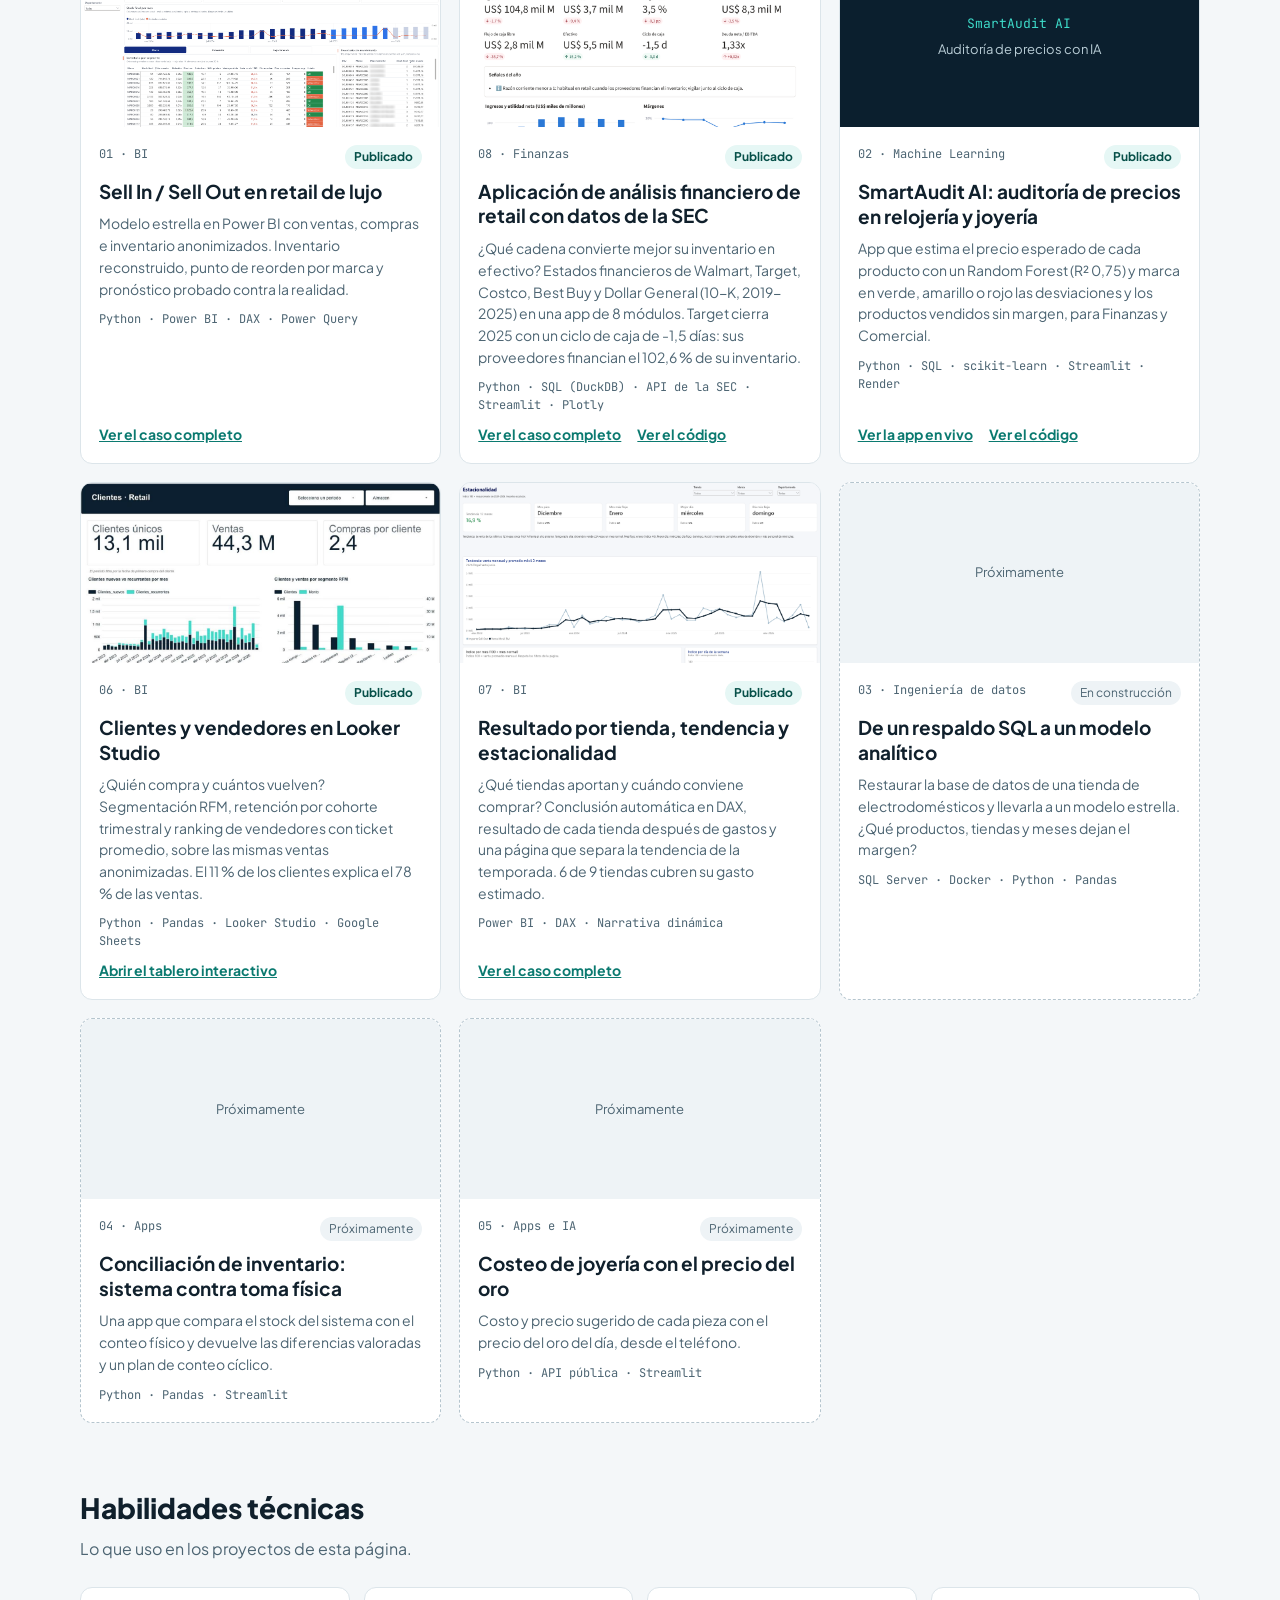
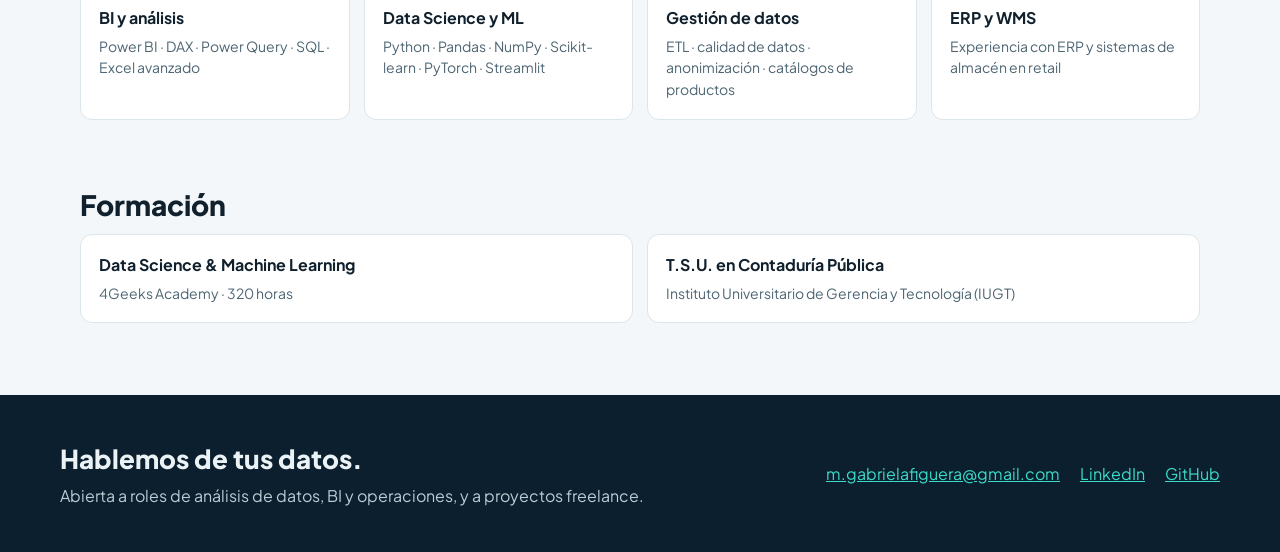
==== commit ee0d62d5: "Enlaza el caso financiero desde el portafolio Co-authored-by: Copilot <223556219+Copilot@users.norep" ====
--- a/portafolio/index.html
+++ b/portafolio/index.html
@@ -79,16 +79,6 @@
       <button type="button" aria-pressed="false" data-filtro="apps">Apps e IA</button>
     </div>
     <div class="proyectos">
-      <article class="proyecto" data-area="apps">
-        <img class="imagen" src="img/21_salud_financiera_portada.png" alt="Resumen ejecutivo del dashboard de salud financiera de cadenas de retail" loading="lazy">
-        <div class="cuerpo">
-          <div class="meta"><span class="mono">08 · Apps de análisis</span><span class="estado listo">Código publicado</span></div>
-          <h3>Salud financiera de cadenas de retail</h3>
-          <p>¿Qué cadena convierte mejor su inventario en caja? Datos de 10-K de cinco empresas extraídos de la SEC, indicadores calculados con DuckDB y un dashboard de ocho páginas. Target cerró 2025 con un ciclo de caja de −1,5 días.</p>
-          <div class="mono" style="font-size: 12px; color: var(--texto-2)">Python · XBRL · DuckDB · Streamlit</div>
-          <a class="ver" href="proyecto-08.html">Ver el caso completo</a>
-        </div>
-      </article>
       <article class="proyecto" data-area="bi">
         <img class="imagen" src="img/07_inventario_2026.png" alt="Página Inventario del informe de Power BI" loading="lazy">
         <div class="cuerpo">
@@ -106,7 +96,10 @@
           <h3>Aplicación de análisis financiero de retail con datos de la SEC</h3>
           <p>¿Qué cadena convierte mejor su inventario en efectivo? Estados financieros de Walmart, Target, Costco, Best Buy y Dollar General (10-K, 2019-2025) en una app de 8 módulos. Target cierra 2025 con un ciclo de caja de -1,5 días: sus proveedores financian el 102,6 % de su inventario.</p>
           <div class="mono" style="font-size: 12px; color: var(--texto-2)">Python · SQL (DuckDB) · API de la SEC · Streamlit · Plotly</div>
-          <a class="ver" href="https://github.com/mgabrielafiguera-pixel/salud-financiera-retail">Ver el código</a>
+          <div style="margin-top: auto; display: flex; flex-wrap: wrap; gap: 16px">
+            <a class="ver" href="proyecto-08.html">Ver el caso completo</a>
+            <a class="ver" href="https://github.com/mgabrielafiguera-pixel/salud-financiera-retail">Ver el código</a>
+          </div>
         </div>
       </article>
       <article class="proyecto" data-area="ml">
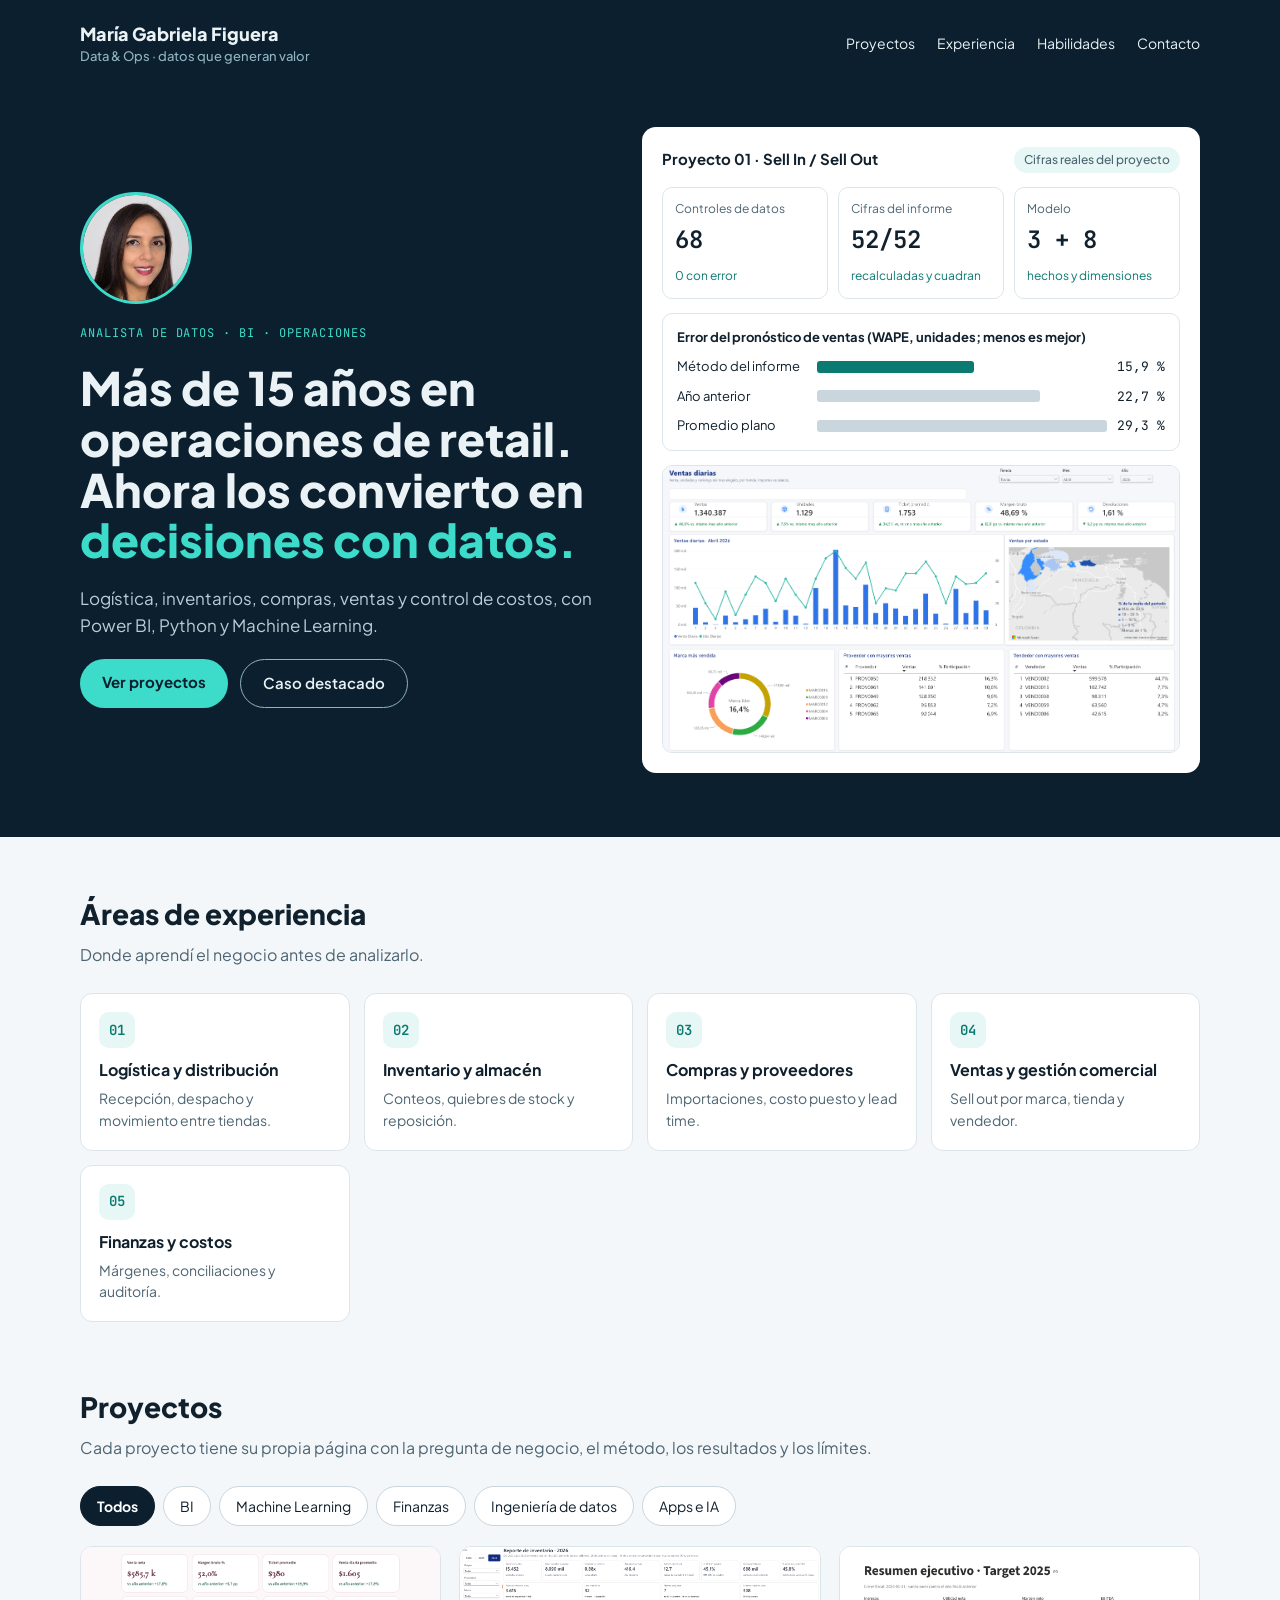
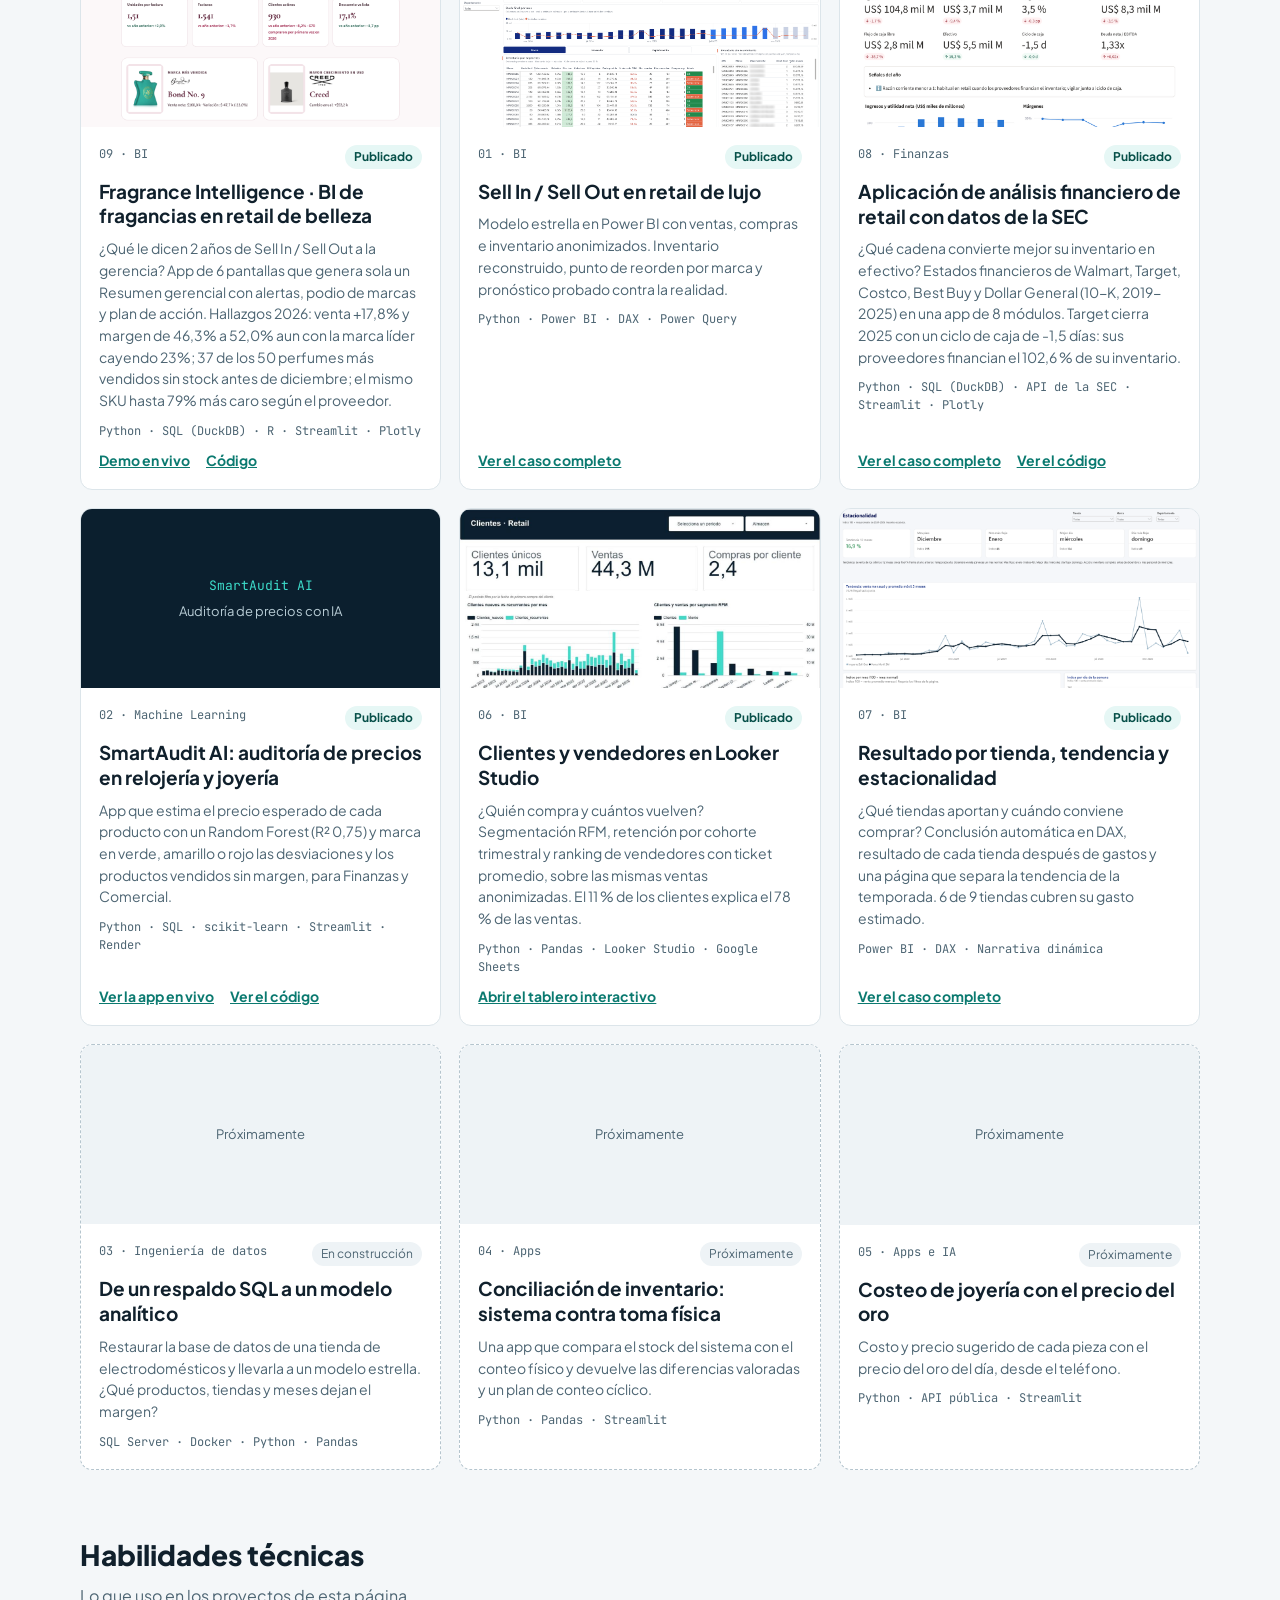
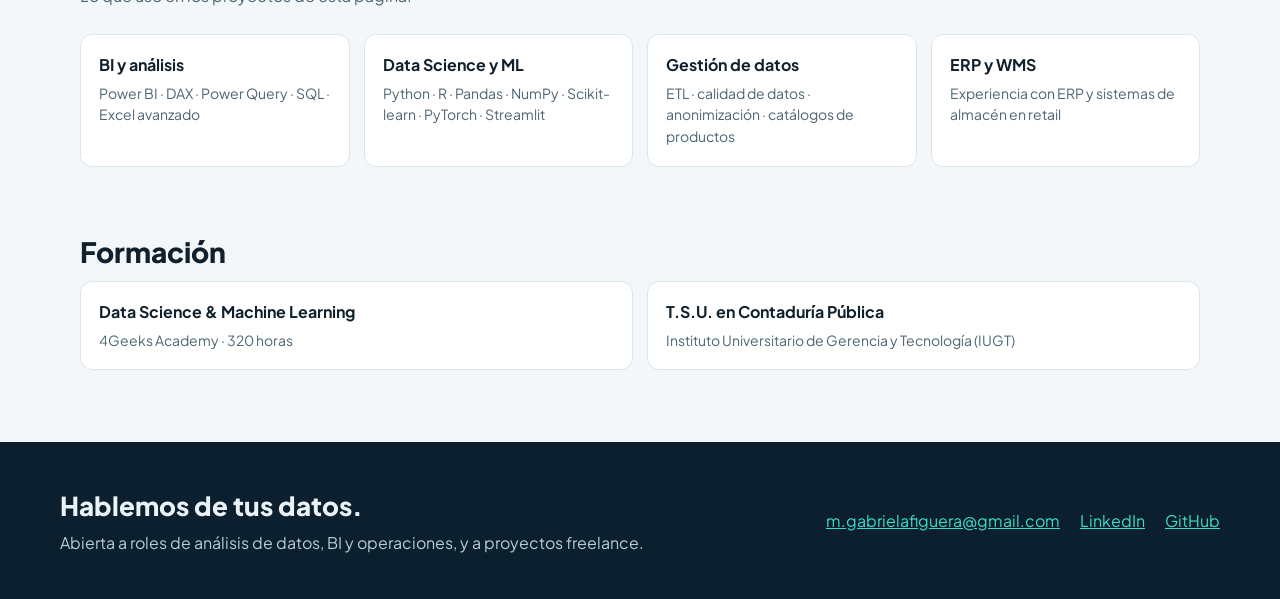
==== commit b0de8531: "Agrega Fragrance Intelligence al portafolio" ====
--- a/portafolio/index.html
+++ b/portafolio/index.html
@@ -80,6 +80,19 @@
     </div>
     <div class="proyectos">
       <article class="proyecto" data-area="bi">
+        <img class="imagen" src="img/25_fragrance_resumen_gerencial.png" alt="Resumen gerencial de Fragrance Intelligence" loading="lazy">
+        <div class="cuerpo">
+          <div class="meta"><span class="mono">09 · BI</span><span class="estado listo">Publicado</span></div>
+          <h3>Fragrance Intelligence · BI de fragancias en retail de belleza</h3>
+          <p>¿Qué le dicen 2 años de Sell In / Sell Out a la gerencia? App de 6 pantallas que genera sola un Resumen gerencial con alertas, podio de marcas y plan de acción. Hallazgos 2026: venta +17,8% y margen de 46,3% a 52,0% aun con la marca líder cayendo 23%; 37 de los 50 perfumes más vendidos sin stock antes de diciembre; el mismo SKU hasta 79% más caro según el proveedor.</p>
+          <div class="mono" style="font-size: 12px; color: var(--texto-2)">Python · SQL (DuckDB) · R · Streamlit · Plotly</div>
+          <div style="margin-top: auto; display: flex; flex-wrap: wrap; gap: 16px">
+            <a class="ver" href="https://fragrance-intelligence.streamlit.app">Demo en vivo</a>
+            <a class="ver" href="https://github.com/mgabrielafiguera-pixel/fragrance-intelligence">Código</a>
+          </div>
+        </div>
+      </article>
+      <article class="proyecto" data-area="bi">
         <img class="imagen" src="img/07_inventario_2026.png" alt="Página Inventario del informe de Power BI" loading="lazy">
         <div class="cuerpo">
           <div class="meta"><span class="mono">01 · BI</span><span class="estado listo">Publicado</span></div>
@@ -170,7 +183,7 @@
     <p class="sub">Lo que uso en los proyectos de esta página.</p>
     <div class="rejilla">
       <div class="caja"><h3>BI y análisis</h3><p>Power BI · DAX · Power Query · SQL · Excel avanzado</p></div>
-      <div class="caja"><h3>Data Science y ML</h3><p>Python · Pandas · NumPy · Scikit-learn · PyTorch · Streamlit</p></div>
+      <div class="caja"><h3>Data Science y ML</h3><p>Python · R · Pandas · NumPy · Scikit-learn · PyTorch · Streamlit</p></div>
       <div class="caja"><h3>Gestión de datos</h3><p>ETL · calidad de datos · anonimización · catálogos de productos</p></div>
       <div class="caja"><h3>ERP y WMS</h3><p>Experiencia con ERP y sistemas de almacén en retail</p></div>
     </div>
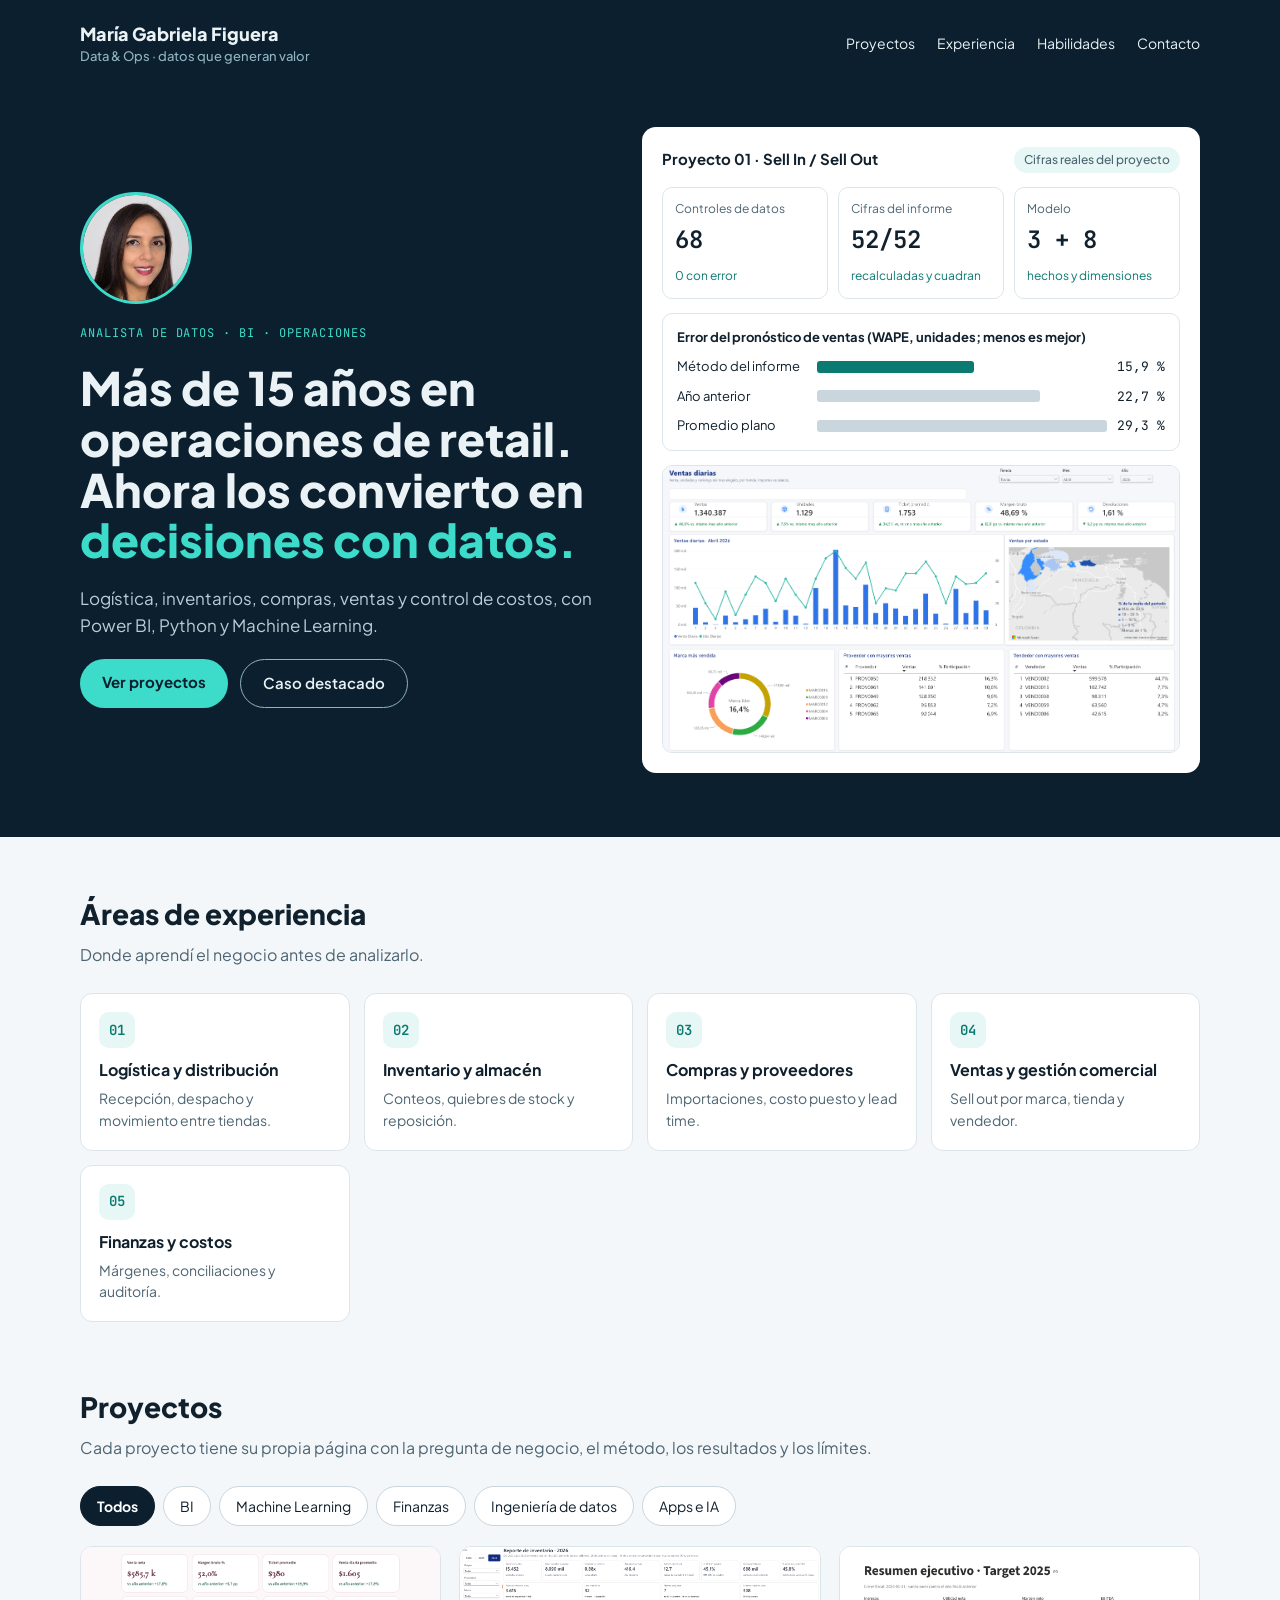
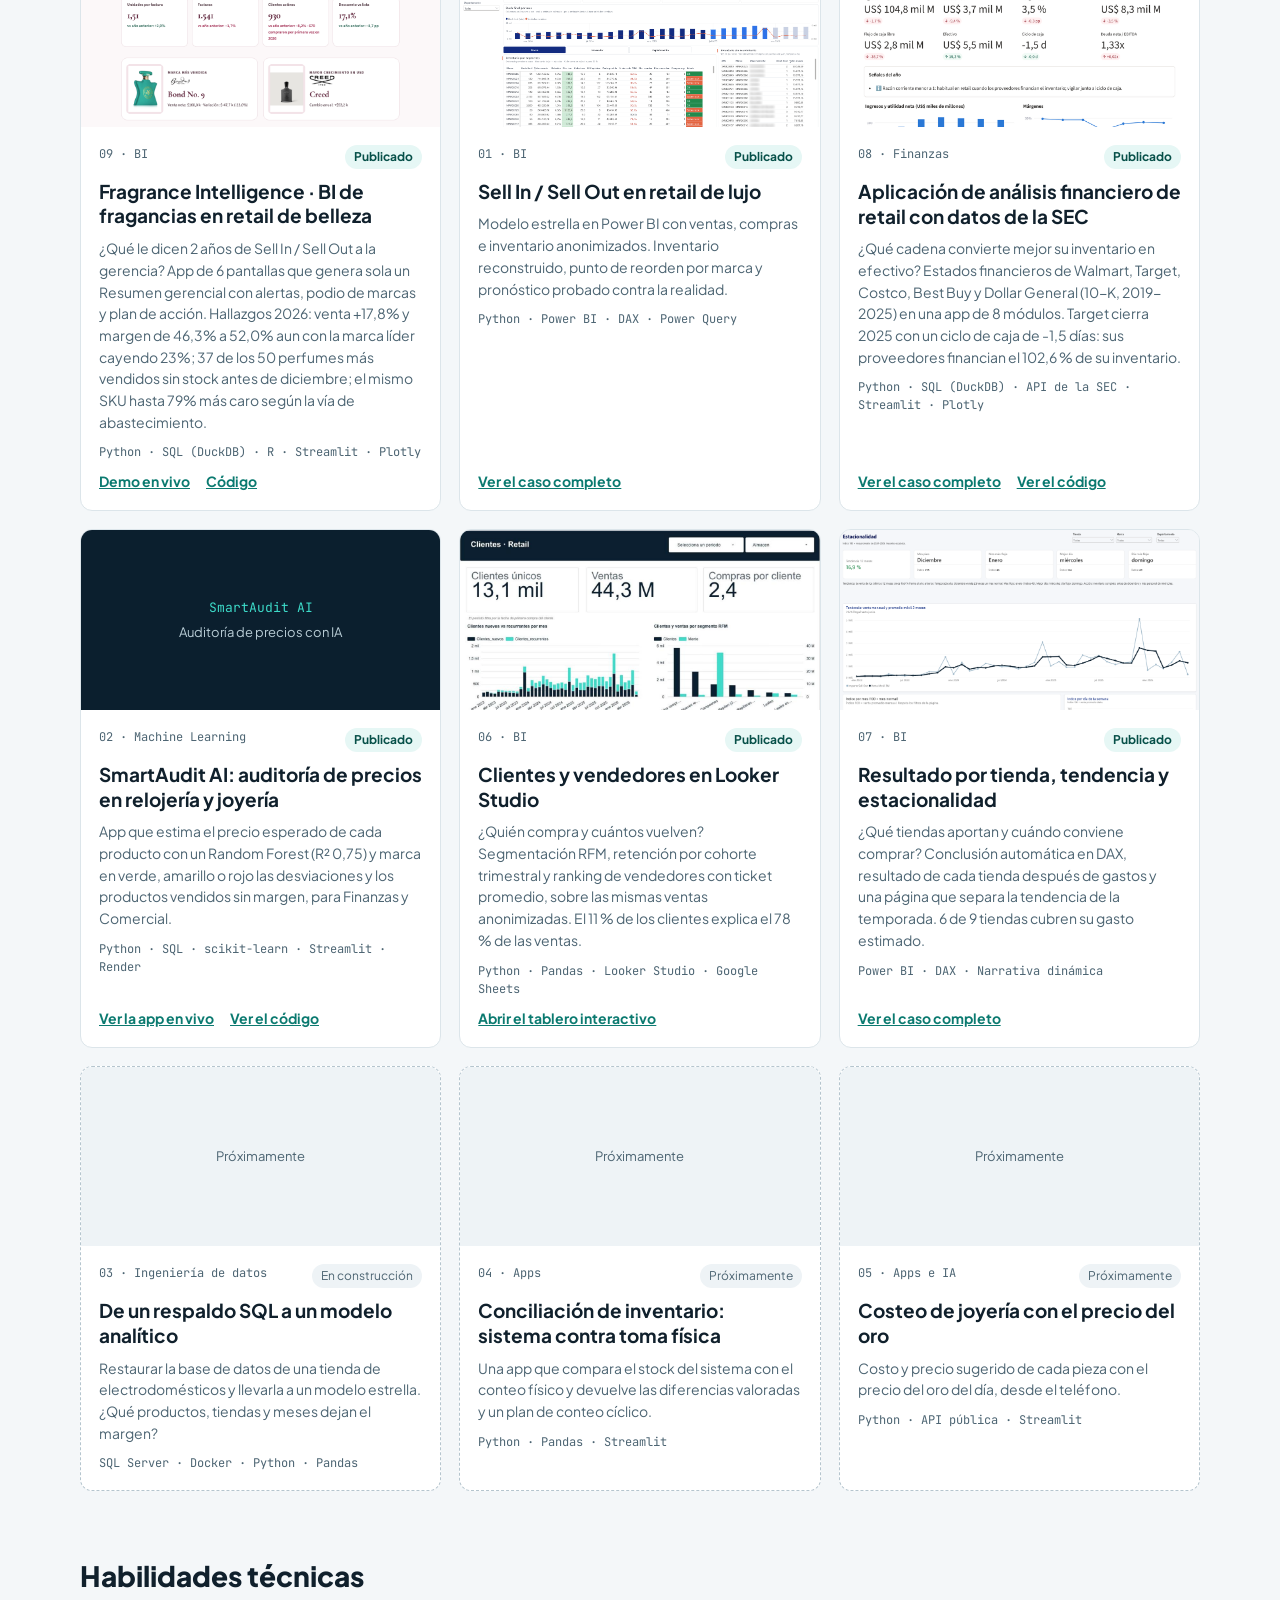
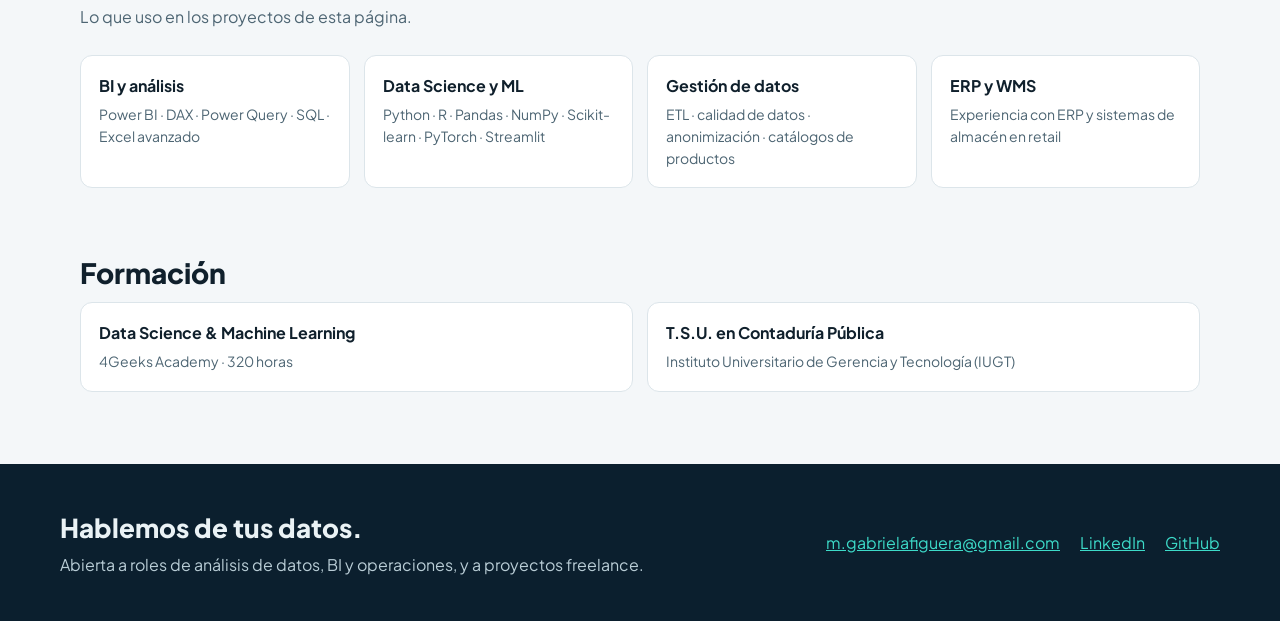
==== commit 13c03f3a: "Actualiza texto de Fragrance Intelligence" ====
--- a/portafolio/index.html
+++ b/portafolio/index.html
@@ -84,7 +84,7 @@
         <div class="cuerpo">
           <div class="meta"><span class="mono">09 · BI</span><span class="estado listo">Publicado</span></div>
           <h3>Fragrance Intelligence · BI de fragancias en retail de belleza</h3>
-          <p>¿Qué le dicen 2 años de Sell In / Sell Out a la gerencia? App de 6 pantallas que genera sola un Resumen gerencial con alertas, podio de marcas y plan de acción. Hallazgos 2026: venta +17,8% y margen de 46,3% a 52,0% aun con la marca líder cayendo 23%; 37 de los 50 perfumes más vendidos sin stock antes de diciembre; el mismo SKU hasta 79% más caro según el proveedor.</p>
+          <p>¿Qué le dicen 2 años de Sell In / Sell Out a la gerencia? App de 6 pantallas que genera sola un Resumen gerencial con alertas, podio de marcas y plan de acción. Hallazgos 2026: venta +17,8% y margen de 46,3% a 52,0% aun con la marca líder cayendo 23%; 37 de los 50 perfumes más vendidos sin stock antes de diciembre; el mismo SKU hasta 79% más caro según la vía de abastecimiento.</p>
           <div class="mono" style="font-size: 12px; color: var(--texto-2)">Python · SQL (DuckDB) · R · Streamlit · Plotly</div>
           <div style="margin-top: auto; display: flex; flex-wrap: wrap; gap: 16px">
             <a class="ver" href="https://fragrance-intelligence.streamlit.app">Demo en vivo</a>
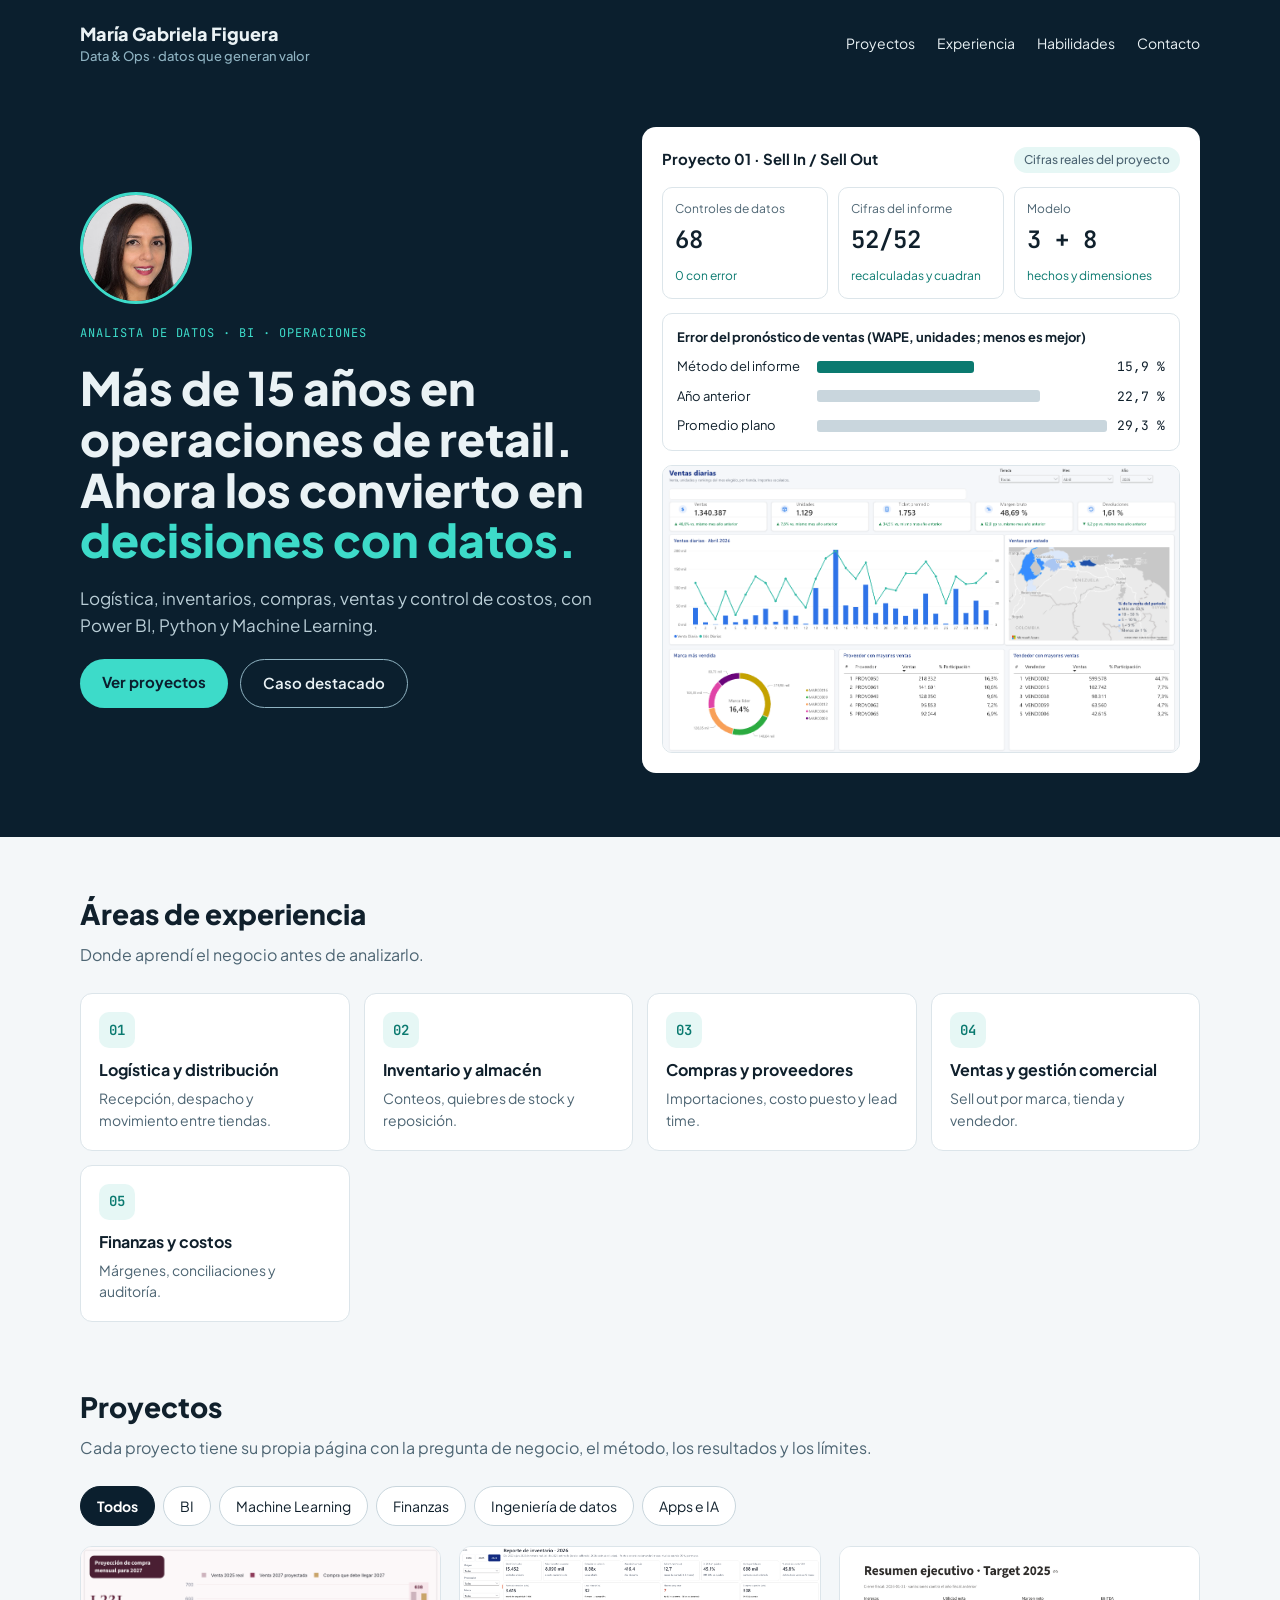
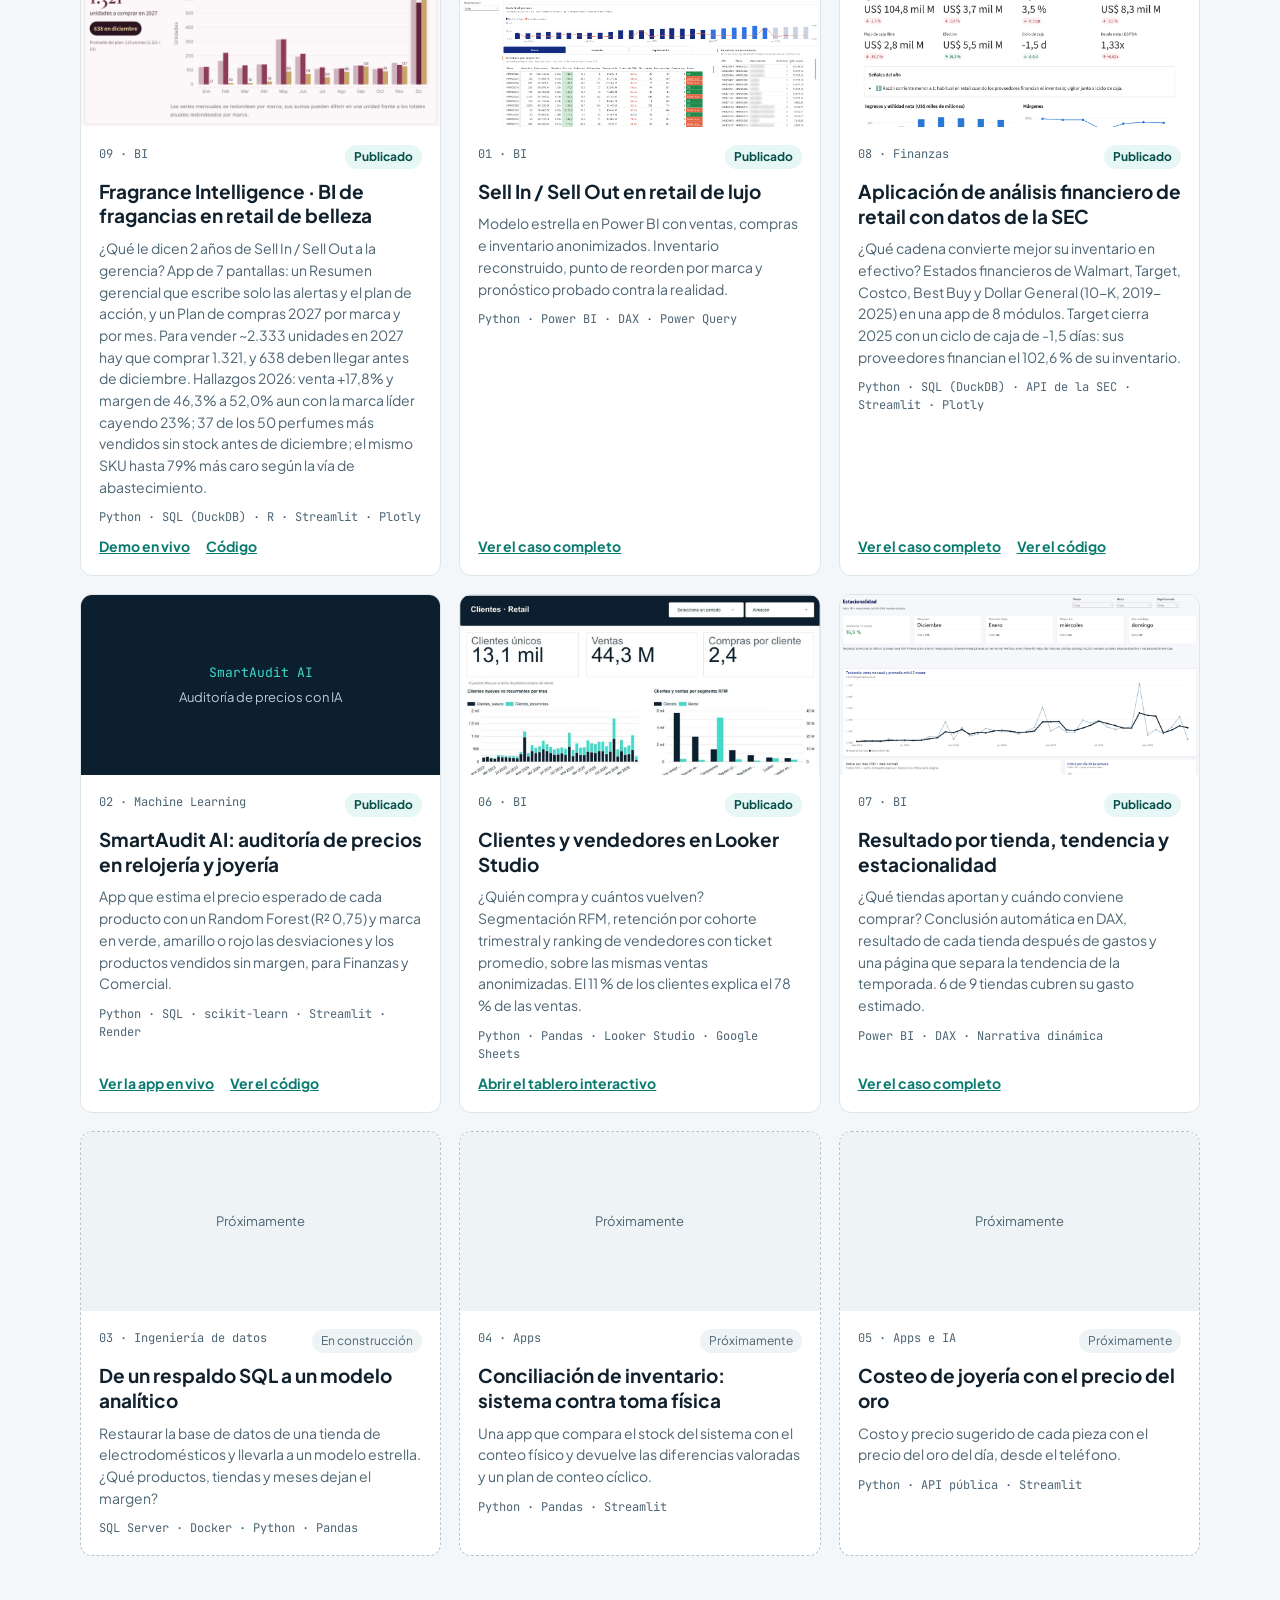
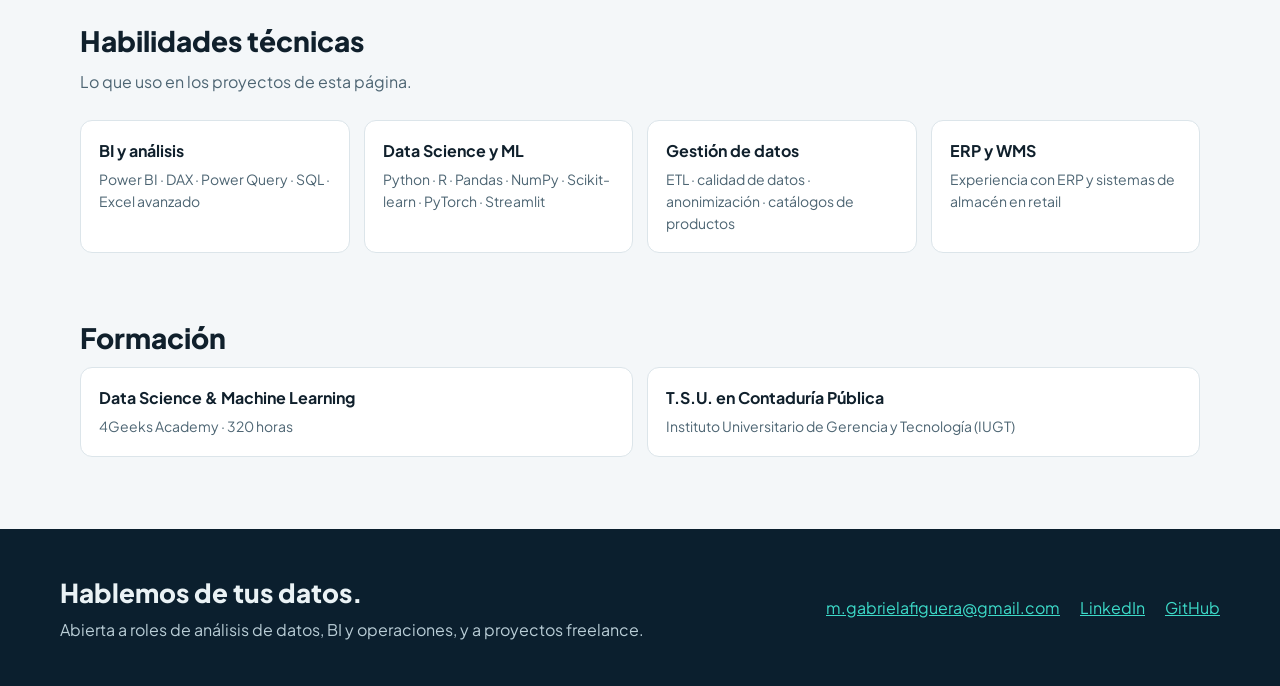
==== commit 5d727234: "Agrega Plan de compras 2027 a la tarjeta de Fragrance Intelligence Co-Authored-By: Claude Opus 5.5 <" ====
--- a/portafolio/index.html
+++ b/portafolio/index.html
@@ -80,11 +80,11 @@
     </div>
     <div class="proyectos">
       <article class="proyecto" data-area="bi">
-        <img class="imagen" src="img/25_fragrance_resumen_gerencial.png" alt="Resumen gerencial de Fragrance Intelligence" loading="lazy">
+        <img class="imagen" src="img/26_fragrance_plan_compras_2027.png" alt="Pantalla Plan de compras 2027 de Fragrance Intelligence" loading="lazy">
         <div class="cuerpo">
           <div class="meta"><span class="mono">09 · BI</span><span class="estado listo">Publicado</span></div>
           <h3>Fragrance Intelligence · BI de fragancias en retail de belleza</h3>
-          <p>¿Qué le dicen 2 años de Sell In / Sell Out a la gerencia? App de 6 pantallas que genera sola un Resumen gerencial con alertas, podio de marcas y plan de acción. Hallazgos 2026: venta +17,8% y margen de 46,3% a 52,0% aun con la marca líder cayendo 23%; 37 de los 50 perfumes más vendidos sin stock antes de diciembre; el mismo SKU hasta 79% más caro según la vía de abastecimiento.</p>
+          <p>¿Qué le dicen 2 años de Sell In / Sell Out a la gerencia? App de 7 pantallas: un Resumen gerencial que escribe solo las alertas y el plan de acción, y un Plan de compras 2027 por marca y por mes. Para vender ~2.333 unidades en 2027 hay que comprar 1.321, y 638 deben llegar antes de diciembre. Hallazgos 2026: venta +17,8% y margen de 46,3% a 52,0% aun con la marca líder cayendo 23%; 37 de los 50 perfumes más vendidos sin stock antes de diciembre; el mismo SKU hasta 79% más caro según la vía de abastecimiento.</p>
           <div class="mono" style="font-size: 12px; color: var(--texto-2)">Python · SQL (DuckDB) · R · Streamlit · Plotly</div>
           <div style="margin-top: auto; display: flex; flex-wrap: wrap; gap: 16px">
             <a class="ver" href="https://fragrance-intelligence.streamlit.app">Demo en vivo</a>
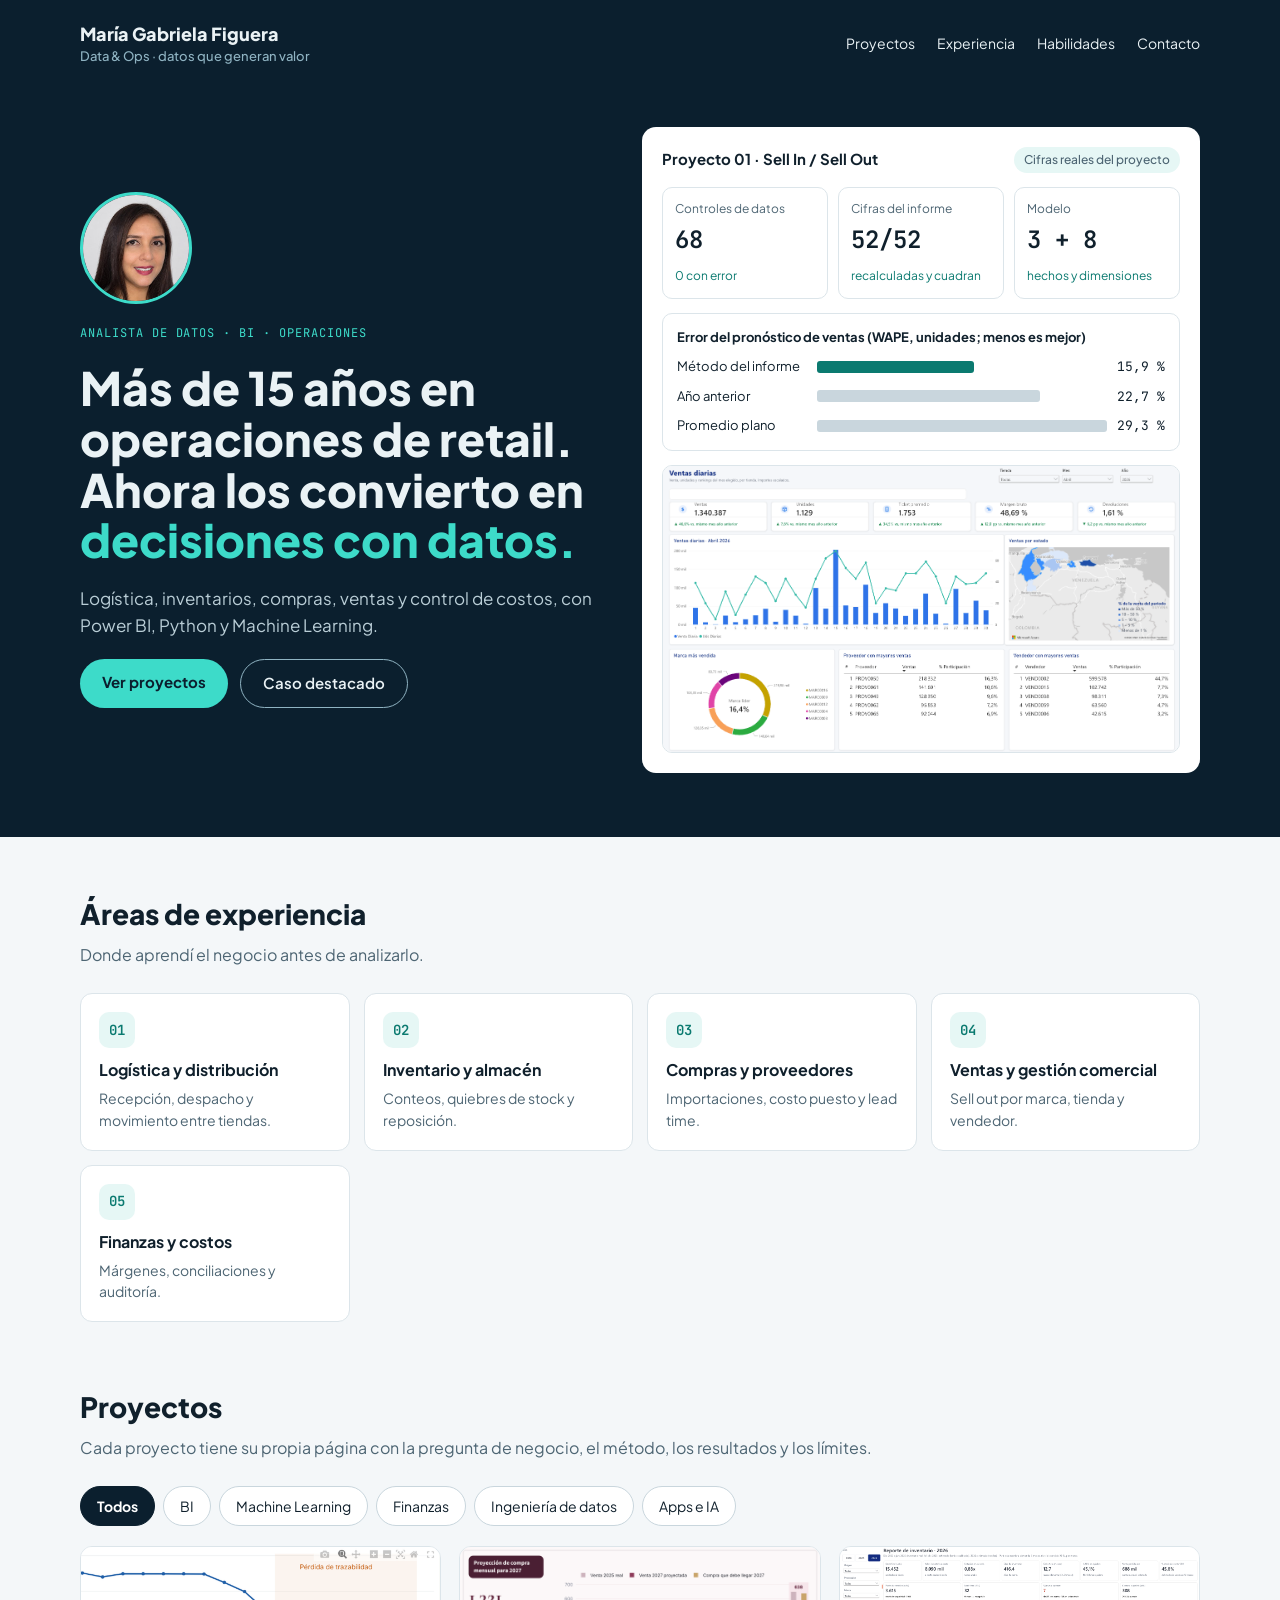
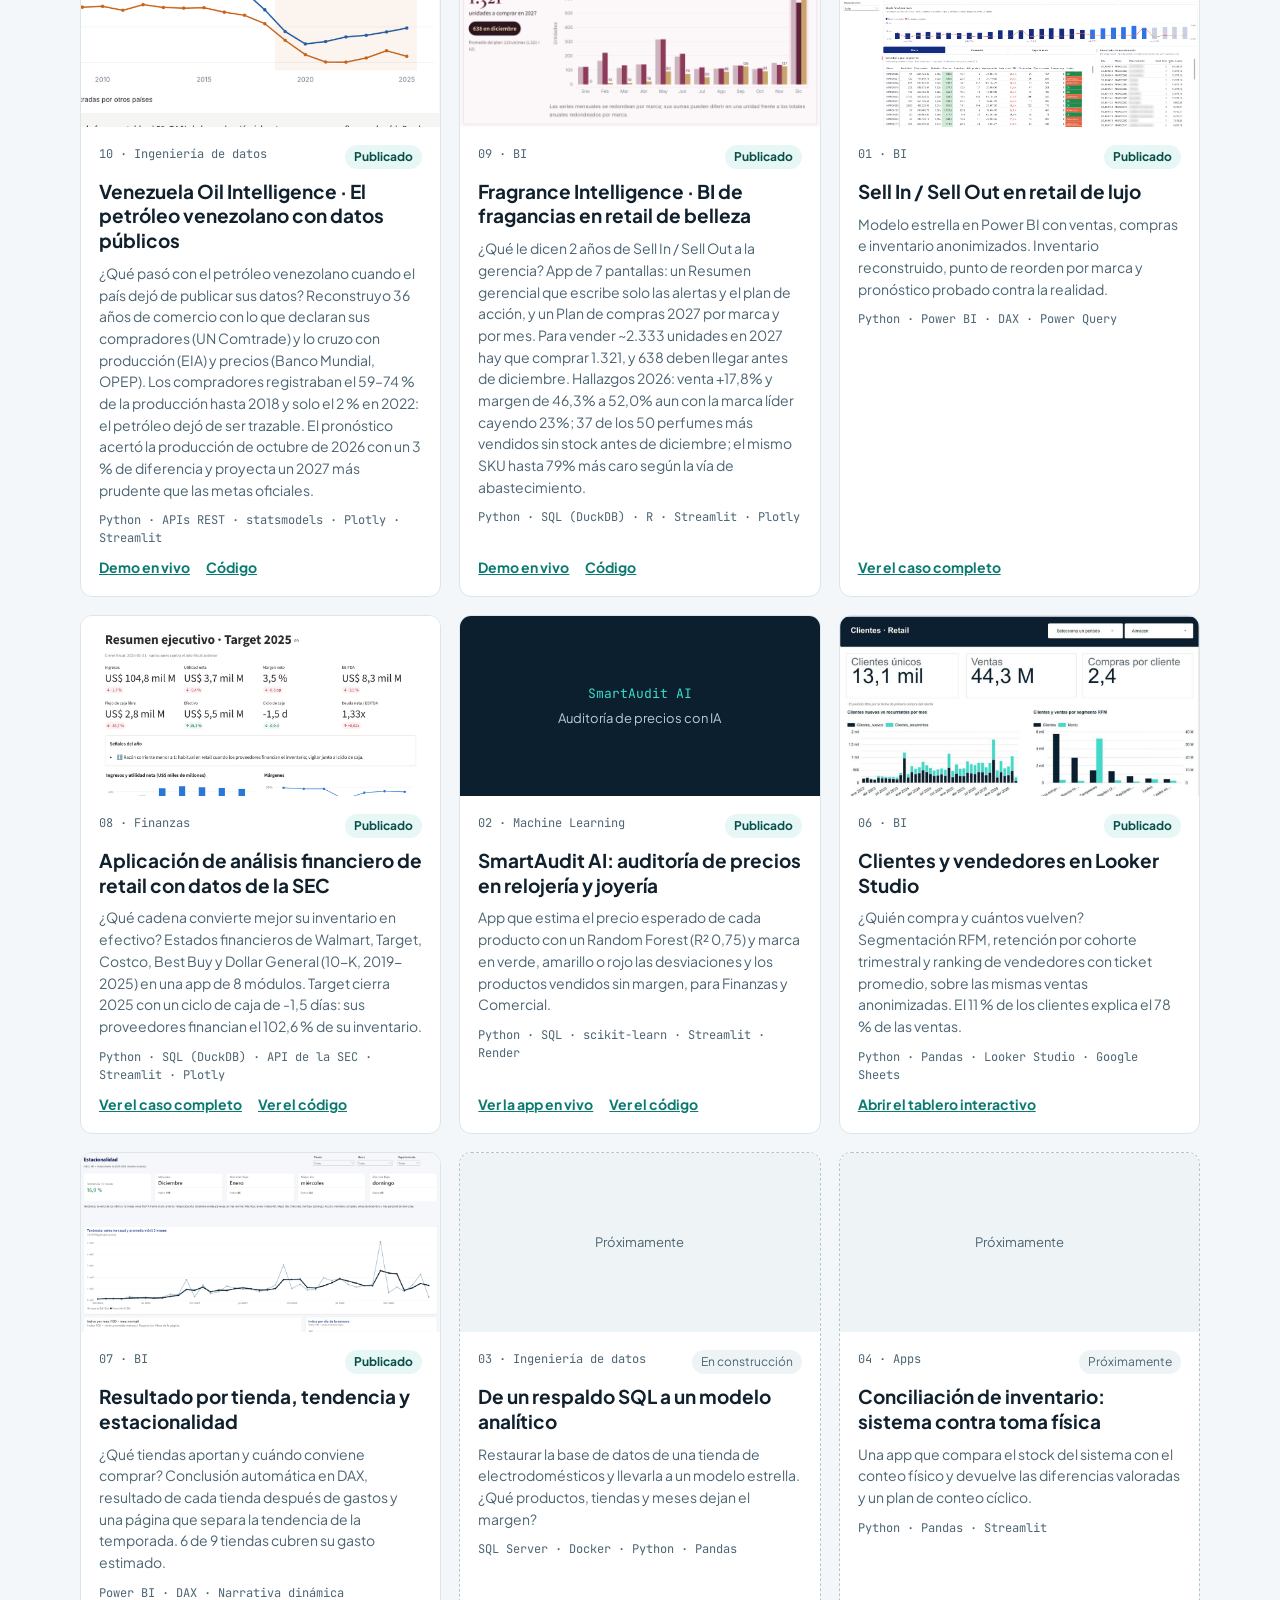
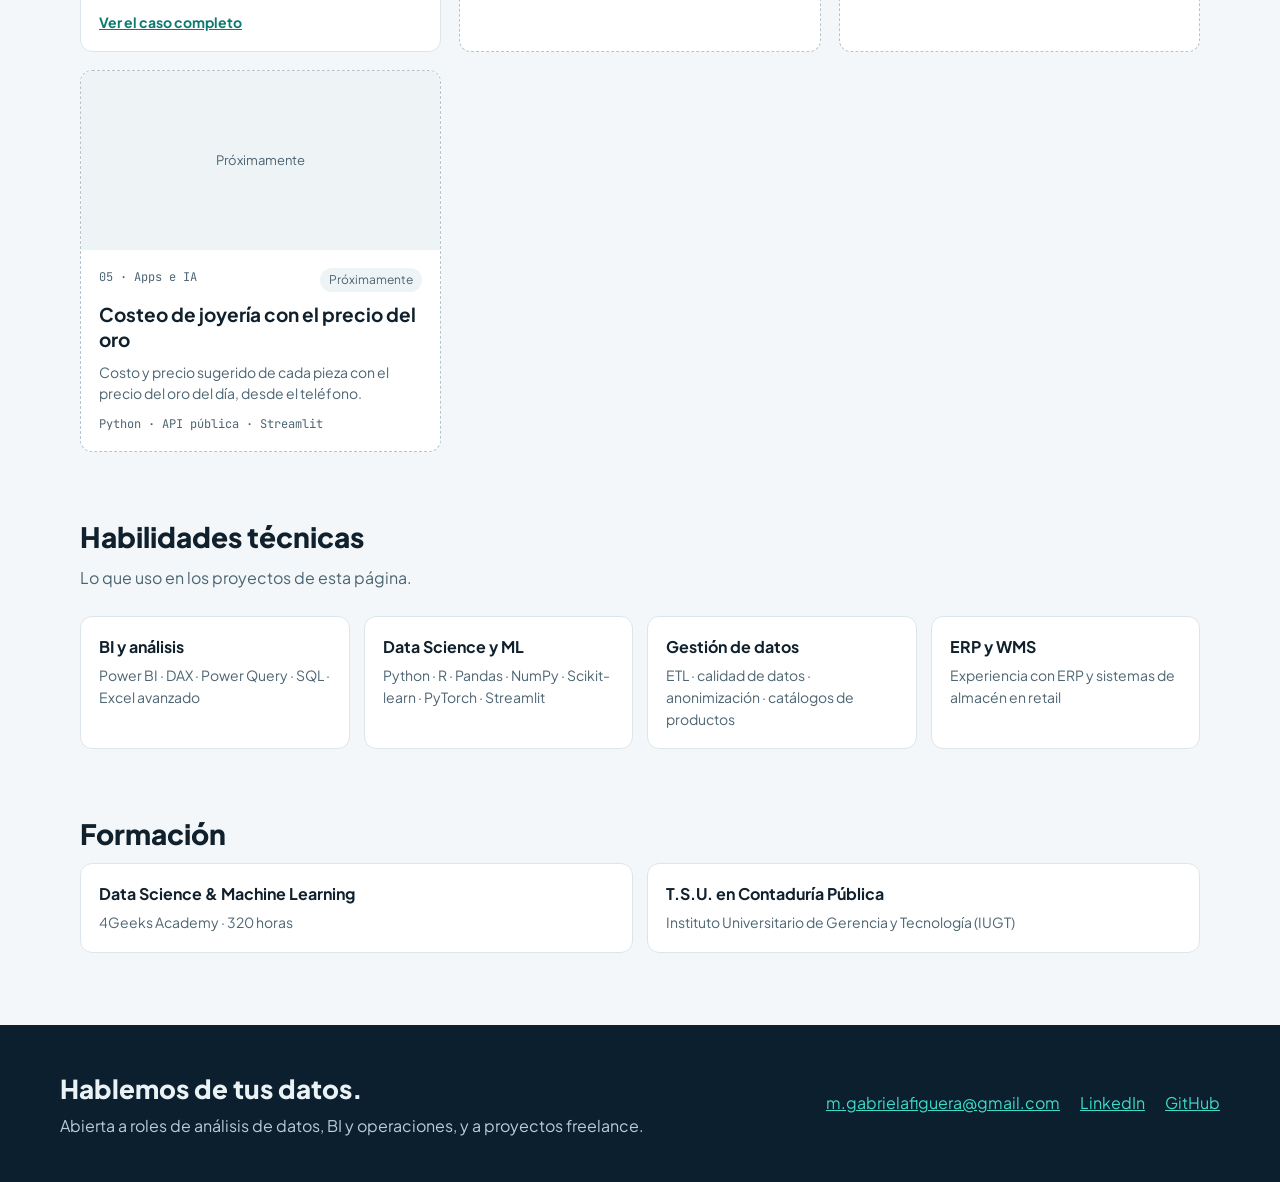
==== commit 0b7480d0: "Agrega el proyecto 10, Venezuela Oil Intelligence, al portafolio Co-Authored-By: Claude Opus 5.5 <no" ====
--- a/portafolio/index.html
+++ b/portafolio/index.html
@@ -79,6 +79,19 @@
       <button type="button" aria-pressed="false" data-filtro="apps">Apps e IA</button>
     </div>
     <div class="proyectos">
+      <article class="proyecto" data-area="datos">
+        <img class="imagen" src="img/27_venezuela_brecha_trazabilidad.png" alt="Gráfico de la brecha de trazabilidad: producción de Venezuela frente a compras registradas por otros países, 2003-2025" loading="lazy">
+        <div class="cuerpo">
+          <div class="meta"><span class="mono">10 · Ingeniería de datos</span><span class="estado listo">Publicado</span></div>
+          <h3>Venezuela Oil Intelligence · El petróleo venezolano con datos públicos</h3>
+          <p>¿Qué pasó con el petróleo venezolano cuando el país dejó de publicar sus datos? Reconstruyo 36 años de comercio con lo que declaran sus compradores (UN Comtrade) y lo cruzo con producción (EIA) y precios (Banco Mundial, OPEP). Los compradores registraban el 59–74 % de la producción hasta 2018 y solo el 2 % en 2022: el petróleo dejó de ser trazable. El pronóstico acertó la producción de octubre de 2026 con un 3 % de diferencia y proyecta un 2027 más prudente que las metas oficiales.</p>
+          <div class="mono" style="font-size: 12px; color: var(--texto-2)">Python · APIs REST · statsmodels · Plotly · Streamlit</div>
+          <div style="margin-top: auto; display: flex; flex-wrap: wrap; gap: 16px">
+            <a class="ver" href="https://venezuela-oil-intelligence.streamlit.app">Demo en vivo</a>
+            <a class="ver" href="https://github.com/mgabrielafiguera-pixel/venezuela-oil-intelligence">Código</a>
+          </div>
+        </div>
+      </article>
       <article class="proyecto" data-area="bi">
         <img class="imagen" src="img/26_fragrance_plan_compras_2027.png" alt="Pantalla Plan de compras 2027 de Fragrance Intelligence" loading="lazy">
         <div class="cuerpo">
